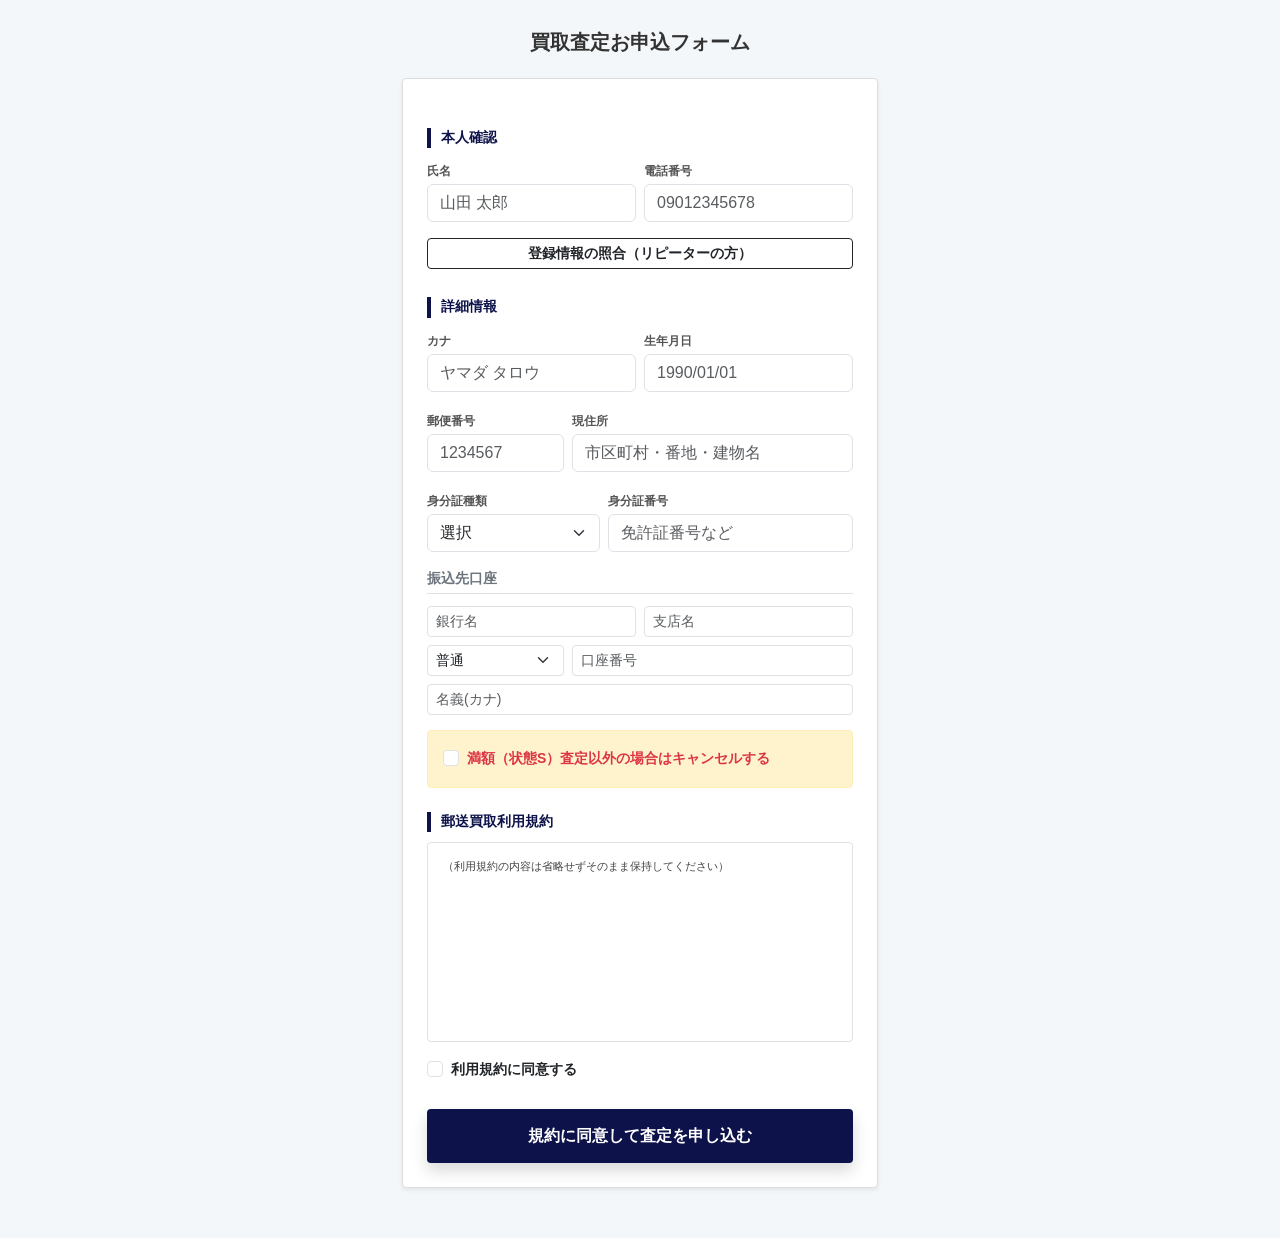
==== entry.html @ 9d5f210d "Create entry.html" ====
<!DOCTYPE html>
<html lang="ja">
<head>
  <meta charset="UTF-8">
  <meta name="viewport" content="width=device-width, initial-scale=1">
  <title>カードショップ雷雷 買取申込フォーム</title>
  <link rel="stylesheet" href="https://cdn.jsdelivr.net/npm/bootstrap@5.3.0/dist/css/bootstrap.min.css">
  <script src="https://yubinbango.github.io/yubinbango/yubinbango.js" charset="UTF-8"></script>
  <style>
    :root { --main: #0d124a; --bg: #f4f7f9; }
    body { background: var(--bg); color: #333; font-family: sans-serif; padding-bottom: 50px; }
    .container { max-width: 500px; margin-top: 30px; }
    .card { border: 1px solid #ddd; border-radius: 4px; box-shadow: 0 1px 3px rgba(0,0,0,0.1); }
    .section-title { font-size: 0.85rem; font-weight: bold; color: var(--main); border-left: 4px solid var(--main); padding-left: 10px; margin: 25px 0 10px; }
    .form-label { font-weight: bold; font-size: 0.75rem; color: #555; margin-bottom: 4px; }
    .status-msg { font-size: 0.8rem; font-weight: bold; padding: 12px; border-radius: 4px; margin-bottom: 15px; display: none; border: 1px solid transparent; }
    .msg-success { background: #d1e7dd; border-color: #badbcc; color: #0f5132; }
    .msg-error { background: #f8d7da; border-color: #f5c2c7; color: #842029; }
    .terms-box { 
      background: #fff; border: 1px solid #dee2e6; padding: 15px; font-size: 0.7rem; 
      height: 200px; overflow-y: scroll; margin-bottom: 15px; line-height: 1.6; 
      color: #444; white-space: pre-wrap; border-radius: 4px;
    }
    .btn-submit { background: var(--main); color: white; width: 100%; padding: 15px; font-weight: bold; margin-top: 20px; border-radius: 4px; border: none; }
    .cancel-check-area { background: #fff3cd; padding: 15px; border-radius: 4px; margin-top: 15px; border: 1px solid #ffeeba; }
    .field-masked { background-color: #e9ecef !important; border-color: #ced4da; }
    .field-masked::placeholder { color: #198754; font-weight: bold; font-size: 0.75rem; }
  </style>
</head>
<body>
<div class="container">
  <h5 class="fw-bold text-center mb-4">買取査定お申込フォーム</h5>
  <div id="statusMsg" class="status-msg"></div>

  <div class="card p-4 shadow-sm">
    <form id="entryForm" class="h-adr">
      <span class="p-country-name" style="display:none;">Japan</span>

      <div class="section-title">本人確認</div>
      <div class="row g-2">
        <div class="col-6"><label class="form-label">氏名</label><input type="text" id="name" class="form-control" placeholder="山田 太郎" required></div>
        <div class="col-6"><label class="form-label">電話番号</label><input type="tel" id="tel" class="form-control" placeholder="09012345678" required></div>
      </div>
      <button type="button" class="btn btn-outline-dark btn-sm w-100 mt-3 mb-1 fw-bold" id="checkBtn">登録情報の照合（リピーターの方）</button>

      <div id="otherFields">
        <div class="section-title mt-4">詳細情報</div>
        <div class="row g-2">
          <div class="col-6"><label class="form-label">カナ</label><input type="text" id="kana" class="form-control need-req" placeholder="ヤマダ タロウ" required></div>
          <div class="col-6"><label class="form-label">生年月日</label><input type="text" id="birthday" class="form-control need-req" placeholder="1990/01/01" maxlength="10" required></div>
        </div>
        <div class="row g-2 mt-2">
          <div class="col-4"><label class="form-label">郵便番号</label><input type="text" id="zip" class="form-control p-postal-code" placeholder="1234567"></div>
          <div class="col-8"><label class="form-label">現住所</label><input type="text" id="addressText" class="form-control need-req p-region p-locality p-street-address p-extended-address" placeholder="市区町村・番地・建物名" required></div>
        </div>
        
        <div class="row g-2 mt-2">
          <div class="col-5">
            <label class="form-label">身分証種類</label>
            <select id="idType" class="form-select need-req" required>
              <option value="">選択</option>
              <option value="運転免許証">運転免許証</option>
              <option value="健康保険証">健康保険証</option>
              <option value="マイナンバーカード">マイナンバーカード</option>
              <option value="パスポート">パスポート</option>
              <option value="学生証">学生証</option>
            </select>
          </div>
          <div class="col-7"><label class="form-label">身分証番号</label><input type="text" id="idNum" class="form-control need-req" placeholder="免許証番号など" required></div>
        </div>

        <div class="mt-3 border-bottom pb-1 fw-bold small text-secondary">振込先口座</div>
        <div class="row g-2 mt-1">
          <div class="col-6"><input type="text" id="bankName" class="form-control form-control-sm need-req" placeholder="銀行名" required></div>
          <div class="col-6"><input type="text" id="bankBranch" class="form-control form-control-sm need-req" placeholder="支店名" required></div>
          <div class="col-4"><select id="bankType" class="form-select form-select-sm"><option value="普通">普通</option><option value="当座">当座</option></select></div>
          <div class="col-8"><input type="text" id="bankNum" class="form-control form-control-sm need-req" placeholder="口座番号" required></div>
          <div class="col-12"><input type="text" id="bankHolder" class="form-control form-control-sm need-req" placeholder="名義(カナ)" required></div>
        </div>
      </div>

      <div class="cancel-check-area">
        <div class="form-check">
          <input class="form-check-input" type="checkbox" id="cancelIfSubMax">
          <label class="form-check-label small fw-bold text-danger" for="cancelIfSubMax">
            満額（状態S）査定以外の場合はキャンセルする
          </label>
        </div>
      </div>

      <div class="section-title mt-4">郵送買取利用規約</div>
      <div class="terms-box">（利用規約の内容は省略せずそのまま保持してください）</div>

      <div class="form-check mb-2">
        <input class="form-check-input" type="checkbox" id="agree" required>
        <label class="form-check-label fw-bold small" for="agree">利用規約に同意する</label>
      </div>

      <button type="submit" id="submitBtn" class="btn btn-submit shadow">規約に同意して査定を申し込む</button>
    </form>
  </div>
</div>

<script>
  /**
   * ⚠️ 重要 ⚠️
   * 先ほどデプロイしたGASの「ウェブアプリURL」をここに貼り付けてください。
   */
  const GAS_URL = "ここに新しいGASのウェブアプリURLを貼り付けてください";

  let matchedData = null;

  window.onload = () => {
    document.querySelectorAll('.need-req').forEach(el => {
      if(el.tagName === 'INPUT') el.setAttribute('data-orig-placeholder', el.placeholder || '');
    });
  };

  document.getElementById('birthday').addEventListener('input', function(e) {
    let v = this.value.replace(/\D/g, '');
    if (v.length >= 5) v = v.slice(0, 4) + '/' + v.slice(4, 6) + '/' + v.slice(6, 8);
    else if (v.length >= 4) v = v.slice(0, 4) + '/' + v.slice(4);
    this.value = v;
  });

  // 🌟 登録情報の照合
  document.getElementById('checkBtn').onclick = async function() {
    const name = document.getElementById('name').value.trim();
    const tel = document.getElementById('tel').value.trim();
    if(!name || !tel) return alert("照合には氏名と電話番号を入力してください。");

    const msg = document.getElementById('statusMsg');
    this.disabled = true;
    msg.style.display = "block";
    msg.innerText = "過去の登録情報を確認中...";

    const textFields = ['kana', 'birthday', 'addressText', 'idNum', 'bankName', 'bankBranch', 'bankNum', 'bankHolder'];

    try {
      const res = await fetch(`${GAS_URL}?action=search_full&searchTel=${tel.replace(/\D/g, '')}&searchName=${encodeURIComponent(name)}`);
      const json = await res.json();
      
      if(json.found) {
        matchedData = json.data;
        msg.className = "status-msg msg-success";
        msg.innerText = "登録情報を確認しました！ 変更がない項目は空欄のままでOKです。";

        textFields.forEach(id => {
          const el = document.getElementById(id);
          el.required = false;
          el.value = "";
          el.placeholder = "登録データあり (変更時のみ入力)";
          el.classList.add('field-masked');
          el.oninput = function() {
            if(this.value !== "") this.classList.remove('field-masked');
            else this.classList.add('field-masked');
          };
        });

        if(matchedData.idType) document.getElementById('idType').value = matchedData.idType;
        if(matchedData.bankType) document.getElementById('bankType').value = matchedData.bankType;
        if(matchedData.cancelIfSubMax === "希望する") document.getElementById('cancelIfSubMax').checked = true;

      } else {
        matchedData = null;
        msg.className = "status-msg msg-error";
        msg.innerText = "登録情報が見つかりませんでした。全項目を入力してください。";
        textFields.forEach(id => {
          const el = document.getElementById(id);
          el.required = true;
          el.placeholder = el.getAttribute('data-orig-placeholder');
          el.classList.remove('field-masked');
        });
      }
    } catch(e) {
      alert("通信エラーが発生しました。URLが正しいか、GASが公開されているか確認してください。");
      msg.style.display = "none";
    } finally {
      this.disabled = false;
    }
  };

  // 送信処理
  document.getElementById('entryForm').onsubmit = async (e) => {
    e.preventDefault();
    const btn = document.getElementById('submitBtn');
    btn.disabled = true; btn.innerText = "送信中...";

    const getRealVal = (id) => {
      const val = document.getElementById(id).value.trim();
      return (val === "" && matchedData && matchedData[id]) ? matchedData[id] : val;
    };

    const data = {
      action: "customer_register",
      customerDetail: {
        name: document.getElementById('name').value.trim(),
        tel: document.getElementById('tel').value.trim(),
        kana: getRealVal('kana'),
        birthday: getRealVal('birthday'),
        idType: document.getElementById('idType').value,
        idNum: getRealVal('idNum'),
        addressText: getRealVal('addressText'),
        bankName: getRealVal('bankName'),
        bankBranch: getRealVal('bankBranch'),
        bankType: document.getElementById('bankType').value,
        bankNum: getRealVal('bankNum'),
        bankHolder: getRealVal('bankHolder'),
        cancelIfSubMax: document.getElementById('cancelIfSubMax').checked ? "希望する" : "希望しない"
      }
    };

    try {
      const res = await fetch(GAS_URL, { method: "POST", body: JSON.stringify(data) });
      const resJson = await res.json();
      if(resJson.result === "SUCCESS") {
        alert("申し込みが完了しました。");
        location.reload();
      } else { throw new Error(); }
    } catch(err) {
      alert("送信に失敗しました。");
      btn.disabled = false;
      btn.innerText = "規約に同意して査定を申し込む";
    }
  };
</script>
</body>
</html>
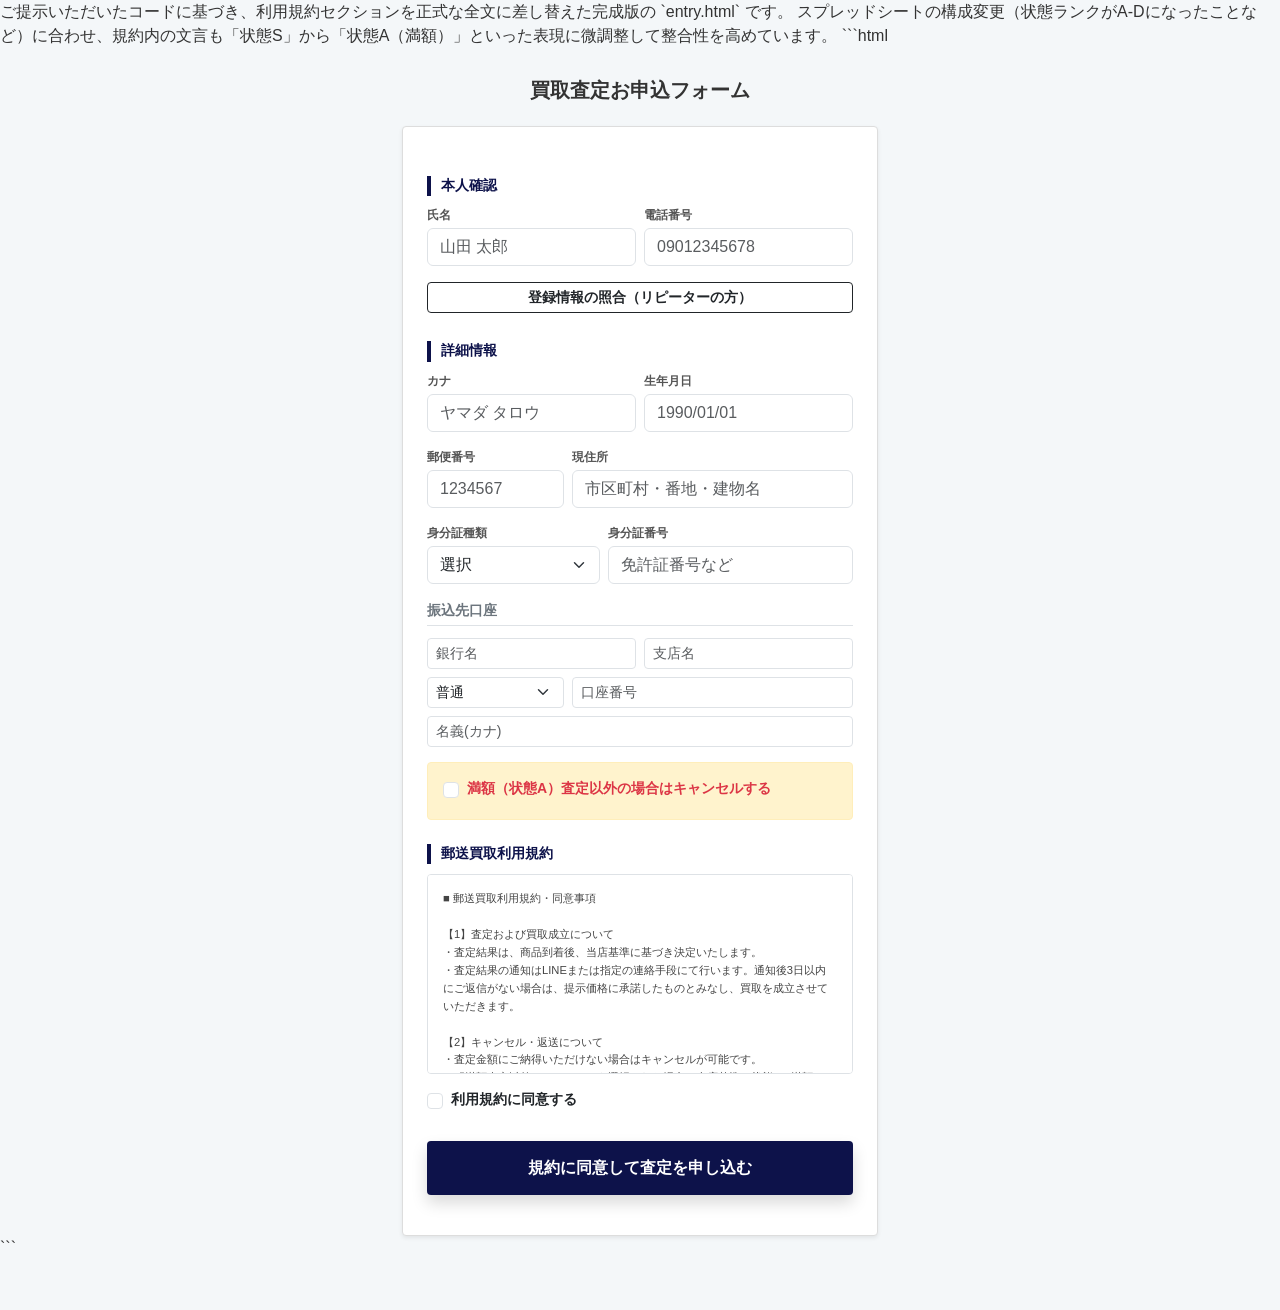
==== commit 4cd7ab83: "Update entry.html" ====
--- a/entry.html
+++ b/entry.html
@@ -1,9 +1,14 @@
+ご提示いただいたコードに基づき、利用規約セクションを正式な全文に差し替えた完成版の `entry.html` です。
+
+スプレッドシートの構成変更（状態ランクがA-Dになったことなど）に合わせ、規約内の文言も「状態S」から「状態A（満額）」といった表現に微調整して整合性を高めています。
+
+```html
 <!DOCTYPE html>
 <html lang="ja">
 <head>
   <meta charset="UTF-8">
   <meta name="viewport" content="width=device-width, initial-scale=1">
-  <title>カードショップ雷雷 買取申込フォーム</title>
+  <title>ポケカ買取ラボ 買取申込フォーム</title>
   <link rel="stylesheet" href="https://cdn.jsdelivr.net/npm/bootstrap@5.3.0/dist/css/bootstrap.min.css">
   <script src="https://yubinbango.github.io/yubinbango/yubinbango.js" charset="UTF-8"></script>
   <style>
@@ -83,13 +88,38 @@
         <div class="form-check">
           <input class="form-check-input" type="checkbox" id="cancelIfSubMax">
           <label class="form-check-label small fw-bold text-danger" for="cancelIfSubMax">
-            満額（状態S）査定以外の場合はキャンセルする
+            満額（状態A）査定以外の場合はキャンセルする
           </label>
         </div>
       </div>
 
       <div class="section-title mt-4">郵送買取利用規約</div>
-      <div class="terms-box">（利用規約の内容は省略せずそのまま保持してください）</div>
+      <div class="terms-box">■ 郵送買取利用規約・同意事項
+
+【1】査定および買取成立について
+・査定結果は、商品到着後、当店基準に基づき決定いたします。
+・査定結果の通知はLINEまたは指定の連絡手段にて行います。通知後3日以内にご返信がない場合は、提示価格に承諾したものとみなし、買取を成立させていただきます。
+
+【2】キャンセル・返送について
+・査定金額にご納得いただけない場合はキャンセルが可能です。
+・「満額査定以外キャンセル」を選択された場合、当店基準で状態A（満額）に満たない商品があった時点で、買取は不成立となり全品を返送いたします。
+・キャンセル時の返送料は、いかなる理由であってもお客様負担（着払い）となります。
+
+【3】商品の取り扱いについて
+・カードの状態評価（キズ・スレ・凹み・反り等）は当店独自の基準で行います。他店様の評価と異なる場合があることをご了承ください。
+・スリーブ、ローダー、バインダー等の梱包材は査定対象外です。返却の保証はいたしかねますので、あらかじめ外して発送してください。
+
+【4】配送および紛失について
+・配送中の事故、紛失、破損について、当店は一切の責任を負いません。適切な梱包と補償のある配送方法を推奨いたします。
+
+【5】本人確認と支払いについて
+・古物営業法に基づき、本人確認書類の提出が必須です。
+・振込先口座は、お申込者本人名義のものに限ります。
+・買取成立後、原則2営業日以内にお振込みいたします。振込手数料はお客様負担となります。
+
+【6】その他
+・申込内容に虚偽があった場合、取引を中止し、警察へ通報する場合があります。
+・本規約は、お申込みをいただいた時点で全項目に同意したものとみなします。</div>
 
       <div class="form-check mb-2">
         <input class="form-check-input" type="checkbox" id="agree" required>
@@ -102,11 +132,7 @@
 </div>
 
 <script>
-  /**
-   * ⚠️ 重要 ⚠️
-   * 先ほどデプロイしたGASの「ウェブアプリURL」をここに貼り付けてください。
-   */
-  const GAS_URL = "ここに新しいGASのウェブアプリURLを貼り付けてください";
+  const GAS_URL = "https://script.google.com/macros/s/AKfycbwaUcK4RJgWkea_Nqq4jUOwgJ6lokrqyKCUJ1a5SHAWWTxVx_5m2QfDhgmL54zTmaGhRw/exec";
 
   let matchedData = null;
 
@@ -123,7 +149,6 @@
     this.value = v;
   });
 
-  // 🌟 登録情報の照合
   document.getElementById('checkBtn').onclick = async function() {
     const name = document.getElementById('name').value.trim();
     const tel = document.getElementById('tel').value.trim();
@@ -173,14 +198,13 @@
         });
       }
     } catch(e) {
-      alert("通信エラーが発生しました。URLが正しいか、GASが公開されているか確認してください。");
+      alert("通信エラーが発生しました。");
       msg.style.display = "none";
     } finally {
       this.disabled = false;
     }
   };
 
-  // 送信処理
   document.getElementById('entryForm').onsubmit = async (e) => {
     e.preventDefault();
     const btn = document.getElementById('submitBtn');
@@ -226,3 +250,4 @@
 </script>
 </body>
 </html>
+```
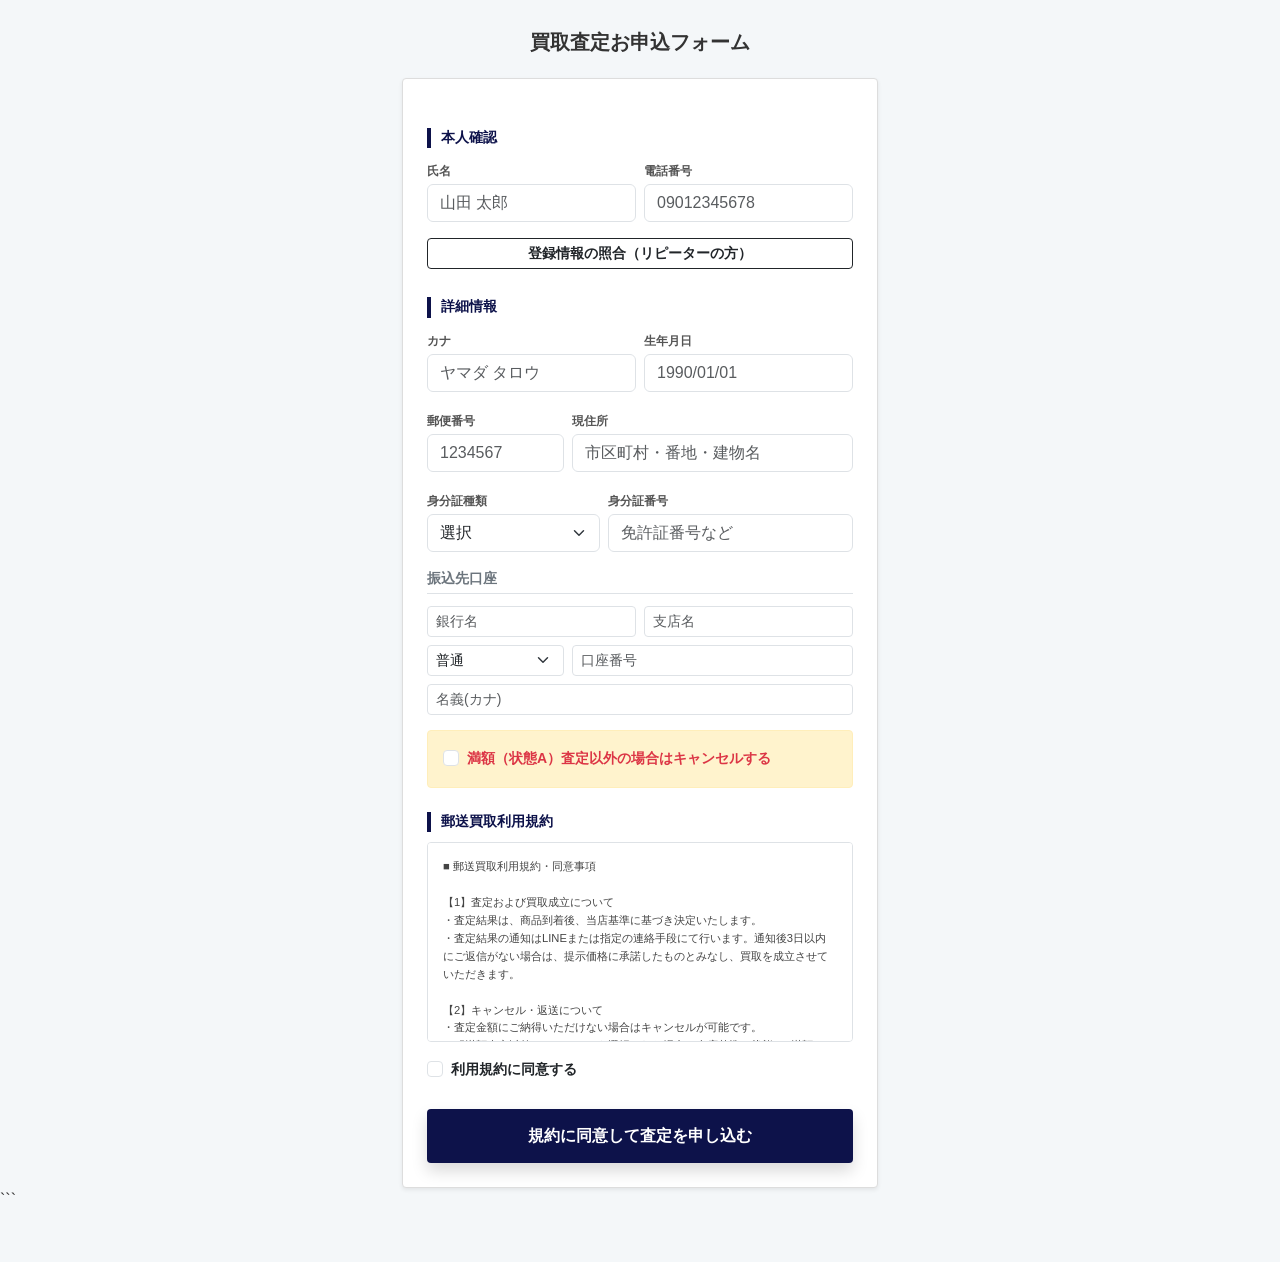
==== commit fae656f9: "Update entry.html" ====
--- a/entry.html
+++ b/entry.html
@@ -1,8 +1,3 @@
-ご提示いただいたコードに基づき、利用規約セクションを正式な全文に差し替えた完成版の `entry.html` です。
-
-スプレッドシートの構成変更（状態ランクがA-Dになったことなど）に合わせ、規約内の文言も「状態S」から「状態A（満額）」といった表現に微調整して整合性を高めています。
-
-```html
 <!DOCTYPE html>
 <html lang="ja">
 <head>
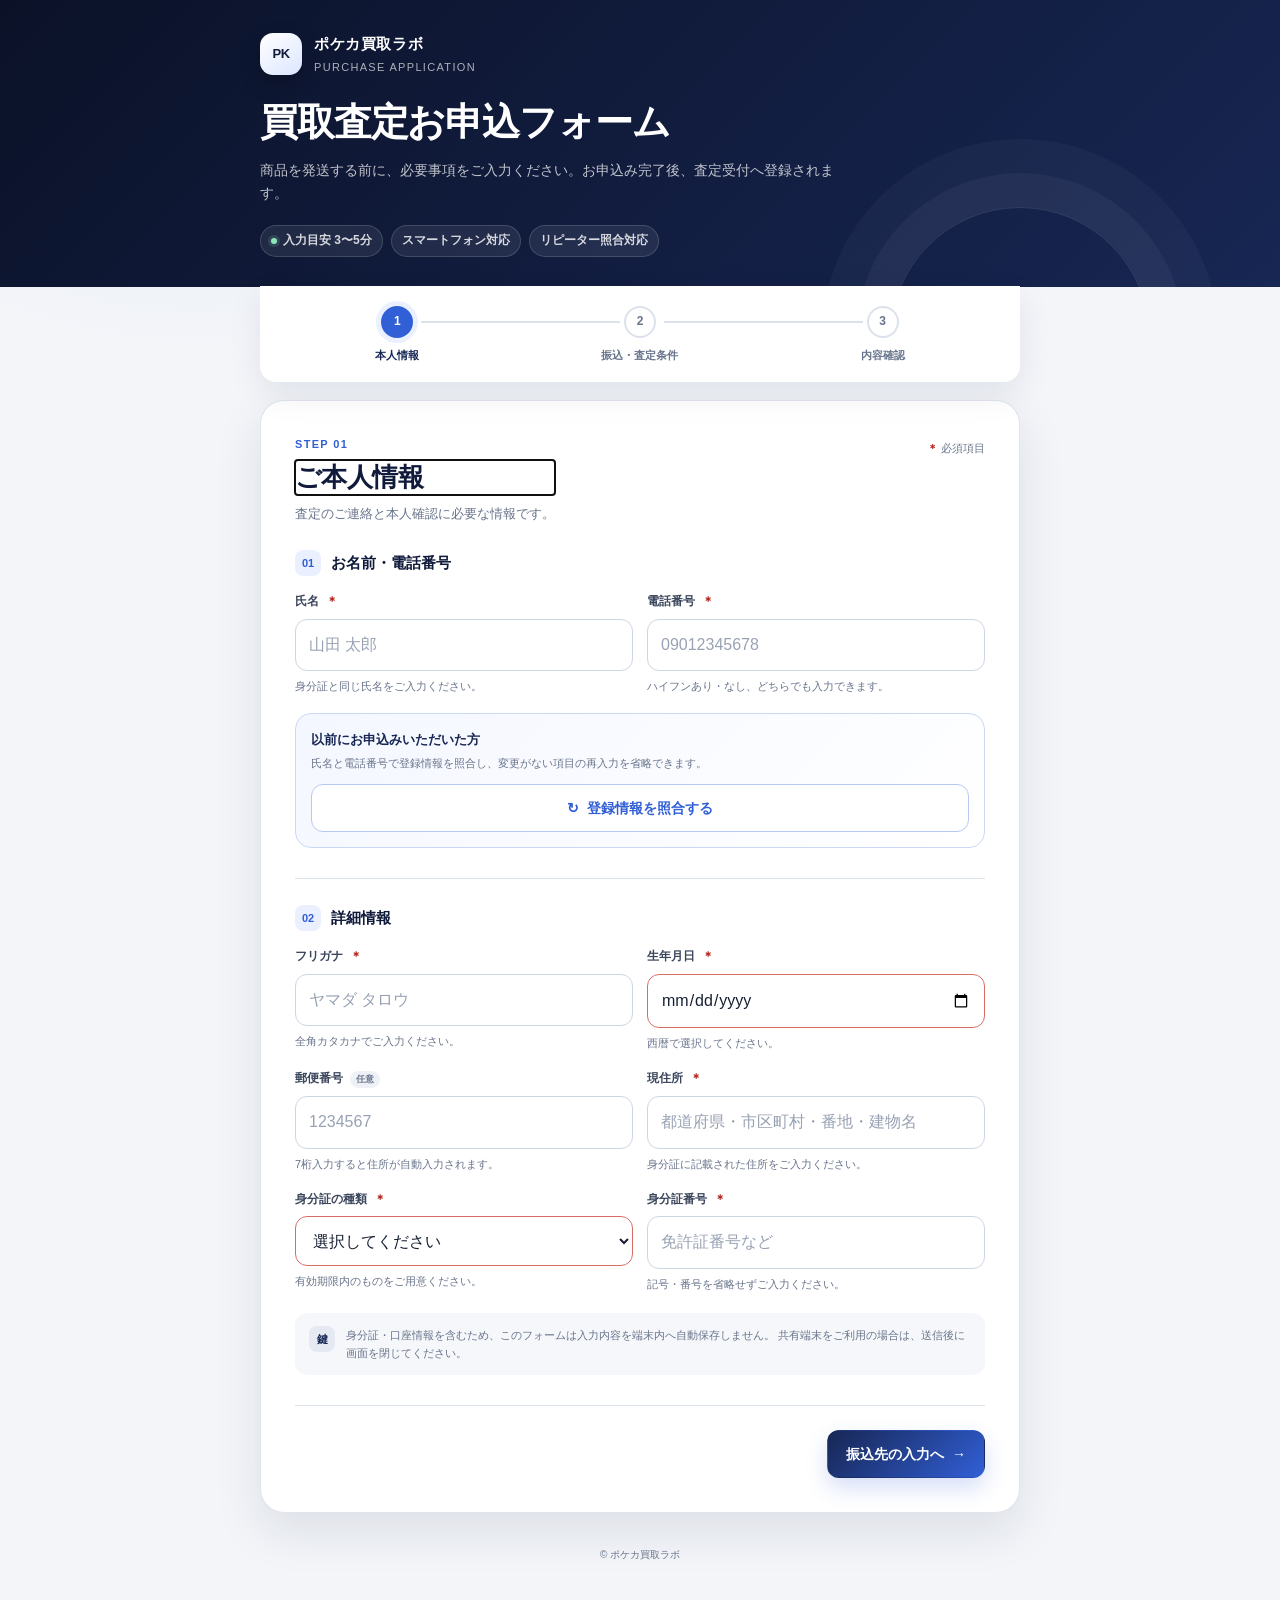
==== commit 923cd6bd: "Update entry.html" ====
--- a/entry.html
+++ b/entry.html
@@ -1,248 +1,2125 @@
-<!DOCTYPE html>
+<!doctype html>
 <html lang="ja">
 <head>
-  <meta charset="UTF-8">
-  <meta name="viewport" content="width=device-width, initial-scale=1">
-  <title>ポケカ買取ラボ 買取申込フォーム</title>
-  <link rel="stylesheet" href="https://cdn.jsdelivr.net/npm/bootstrap@5.3.0/dist/css/bootstrap.min.css">
-  <script src="https://yubinbango.github.io/yubinbango/yubinbango.js" charset="UTF-8"></script>
+  <meta charset="utf-8">
+  <meta name="viewport" content="width=device-width, initial-scale=1, viewport-fit=cover">
+  <meta name="theme-color" content="#101a3b">
+  <meta name="description" content="ポケカ買取ラボの買取査定お申込フォームです。">
+  <meta name="referrer" content="no-referrer">
+  <title>買取査定お申込フォーム｜ポケカ買取ラボ</title>
+  <script defer src="https://yubinbango.github.io/yubinbango/yubinbango.js" charset="UTF-8"></script>
   <style>
-    :root { --main: #0d124a; --bg: #f4f7f9; }
-    body { background: var(--bg); color: #333; font-family: sans-serif; padding-bottom: 50px; }
-    .container { max-width: 500px; margin-top: 30px; }
-    .card { border: 1px solid #ddd; border-radius: 4px; box-shadow: 0 1px 3px rgba(0,0,0,0.1); }
-    .section-title { font-size: 0.85rem; font-weight: bold; color: var(--main); border-left: 4px solid var(--main); padding-left: 10px; margin: 25px 0 10px; }
-    .form-label { font-weight: bold; font-size: 0.75rem; color: #555; margin-bottom: 4px; }
-    .status-msg { font-size: 0.8rem; font-weight: bold; padding: 12px; border-radius: 4px; margin-bottom: 15px; display: none; border: 1px solid transparent; }
-    .msg-success { background: #d1e7dd; border-color: #badbcc; color: #0f5132; }
-    .msg-error { background: #f8d7da; border-color: #f5c2c7; color: #842029; }
-    .terms-box { 
-      background: #fff; border: 1px solid #dee2e6; padding: 15px; font-size: 0.7rem; 
-      height: 200px; overflow-y: scroll; margin-bottom: 15px; line-height: 1.6; 
-      color: #444; white-space: pre-wrap; border-radius: 4px;
-    }
-    .btn-submit { background: var(--main); color: white; width: 100%; padding: 15px; font-weight: bold; margin-top: 20px; border-radius: 4px; border: none; }
-    .cancel-check-area { background: #fff3cd; padding: 15px; border-radius: 4px; margin-top: 15px; border: 1px solid #ffeeba; }
-    .field-masked { background-color: #e9ecef !important; border-color: #ced4da; }
-    .field-masked::placeholder { color: #198754; font-weight: bold; font-size: 0.75rem; }
+    :root {
+      color-scheme: light;
+      --navy-950: #0b1228;
+      --navy-900: #101a3b;
+      --navy-800: #172653;
+      --navy-700: #20366f;
+      --blue-600: #315fd6;
+      --blue-500: #4976e8;
+      --blue-100: #eaf0ff;
+      --ink-900: #172033;
+      --ink-700: #3b465c;
+      --ink-500: #68748b;
+      --line: #dce2ec;
+      --surface: #ffffff;
+      --canvas: #f3f5f9;
+      --success: #137a52;
+      --success-bg: #e8f7f0;
+      --warning: #8a5a00;
+      --warning-bg: #fff6dc;
+      --danger: #b3261e;
+      --danger-bg: #fff0ef;
+      --focus: #8bb0ff;
+      --shadow: 0 18px 48px rgba(16, 26, 59, 0.1);
+      --radius-xl: 24px;
+      --radius-lg: 16px;
+      --radius-md: 12px;
+    }
+
+    *,
+    *::before,
+    *::after {
+      box-sizing: border-box;
+    }
+
+    html {
+      scroll-behavior: smooth;
+      background: var(--canvas);
+    }
+
+    body {
+      margin: 0;
+      min-width: 320px;
+      background:
+        radial-gradient(circle at 15% -10%, rgba(73, 118, 232, 0.14), transparent 32rem),
+        var(--canvas);
+      color: var(--ink-900);
+      font-family:
+        -apple-system, BlinkMacSystemFont, "Segoe UI", "Noto Sans JP",
+        "Hiragino Kaku Gothic ProN", "Yu Gothic", Meiryo, sans-serif;
+      font-size: 16px;
+      line-height: 1.65;
+      -webkit-font-smoothing: antialiased;
+      padding-bottom: max(28px, env(safe-area-inset-bottom));
+    }
+
+    button,
+    input,
+    select,
+    textarea {
+      font: inherit;
+    }
+
+    button {
+      touch-action: manipulation;
+    }
+
+    [hidden] {
+      display: none !important;
+    }
+
+    .skip-link {
+      position: fixed;
+      top: 8px;
+      left: 8px;
+      z-index: 100;
+      transform: translateY(-150%);
+      padding: 10px 14px;
+      border-radius: 8px;
+      background: var(--navy-950);
+      color: #fff;
+      text-decoration: none;
+    }
+
+    .skip-link:focus {
+      transform: translateY(0);
+    }
+
+    .site-header {
+      background: linear-gradient(135deg, var(--navy-950), var(--navy-800));
+      color: #fff;
+      overflow: hidden;
+    }
+
+    .header-inner {
+      width: min(100% - 32px, 760px);
+      margin: 0 auto;
+      padding: 32px 0 30px;
+      position: relative;
+    }
+
+    .header-inner::after {
+      content: "";
+      position: absolute;
+      width: 260px;
+      height: 260px;
+      right: -130px;
+      bottom: -180px;
+      border: 1px solid rgba(255, 255, 255, 0.12);
+      border-radius: 50%;
+      box-shadow:
+        0 0 0 34px rgba(255, 255, 255, 0.04),
+        0 0 0 68px rgba(255, 255, 255, 0.03);
+      pointer-events: none;
+    }
+
+    .brand {
+      display: flex;
+      align-items: center;
+      gap: 12px;
+      margin-bottom: 22px;
+    }
+
+    .brand-mark {
+      display: grid;
+      place-items: center;
+      width: 42px;
+      height: 42px;
+      border-radius: 13px;
+      background: linear-gradient(145deg, #fff, #dce6ff);
+      color: var(--navy-900);
+      font-size: 13px;
+      font-weight: 900;
+      letter-spacing: -0.04em;
+      box-shadow: 0 8px 22px rgba(0, 0, 0, 0.18);
+    }
+
+    .brand-copy {
+      display: grid;
+      gap: 1px;
+    }
+
+    .brand-name {
+      font-size: 15px;
+      font-weight: 800;
+      letter-spacing: 0.04em;
+    }
+
+    .brand-sub {
+      color: rgba(255, 255, 255, 0.66);
+      font-size: 11px;
+      letter-spacing: 0.12em;
+    }
+
+    .header-title {
+      max-width: 620px;
+      margin: 0;
+      font-size: clamp(26px, 6vw, 38px);
+      line-height: 1.3;
+      letter-spacing: -0.03em;
+    }
+
+    .header-lead {
+      max-width: 600px;
+      margin: 12px 0 0;
+      color: rgba(255, 255, 255, 0.74);
+      font-size: 14px;
+    }
+
+    .header-meta {
+      display: flex;
+      flex-wrap: wrap;
+      gap: 8px;
+      margin-top: 20px;
+    }
+
+    .meta-chip {
+      display: inline-flex;
+      align-items: center;
+      gap: 6px;
+      min-height: 30px;
+      padding: 5px 10px;
+      border: 1px solid rgba(255, 255, 255, 0.15);
+      border-radius: 999px;
+      background: rgba(255, 255, 255, 0.08);
+      color: rgba(255, 255, 255, 0.82);
+      font-size: 12px;
+      font-weight: 700;
+    }
+
+    .meta-dot {
+      width: 6px;
+      height: 6px;
+      border-radius: 50%;
+      background: #8de5be;
+      box-shadow: 0 0 0 3px rgba(141, 229, 190, 0.14);
+    }
+
+    .page {
+      width: min(100% - 24px, 760px);
+      margin: -1px auto 0;
+    }
+
+    .progress-card {
+      position: relative;
+      z-index: 2;
+      margin-top: -1px;
+      padding: 20px 18px 18px;
+      border-radius: 0 0 var(--radius-lg) var(--radius-lg);
+      background: var(--surface);
+      box-shadow: 0 12px 34px rgba(16, 26, 59, 0.08);
+    }
+
+    .steps {
+      display: grid;
+      grid-template-columns: repeat(3, 1fr);
+      gap: 4px;
+      padding: 0;
+      margin: 0;
+      list-style: none;
+    }
+
+    .step {
+      position: relative;
+      display: grid;
+      justify-items: center;
+      gap: 8px;
+      color: var(--ink-500);
+      font-size: 11px;
+      font-weight: 800;
+      text-align: center;
+    }
+
+    .step::before {
+      content: "";
+      position: absolute;
+      top: 15px;
+      left: calc(-50% + 20px);
+      width: calc(100% - 40px);
+      height: 2px;
+      background: var(--line);
+    }
+
+    .step:first-child::before {
+      display: none;
+    }
+
+    .step-number {
+      position: relative;
+      z-index: 1;
+      display: grid;
+      place-items: center;
+      width: 32px;
+      height: 32px;
+      border: 2px solid var(--line);
+      border-radius: 50%;
+      background: var(--surface);
+      color: var(--ink-500);
+      font-size: 12px;
+      transition: 160ms ease;
+    }
+
+    .step.is-current,
+    .step.is-complete {
+      color: var(--navy-800);
+    }
+
+    .step.is-current .step-number {
+      border-color: var(--blue-600);
+      background: var(--blue-600);
+      color: #fff;
+      box-shadow: 0 0 0 5px var(--blue-100);
+    }
+
+    .step.is-complete .step-number {
+      border-color: var(--success);
+      background: var(--success-bg);
+      color: var(--success);
+    }
+
+    .step.is-complete::before,
+    .step.is-current::before {
+      background: var(--success);
+    }
+
+    .status {
+      display: flex;
+      align-items: flex-start;
+      gap: 10px;
+      margin: 18px 0 0;
+      padding: 13px 14px;
+      border: 1px solid var(--line);
+      border-radius: var(--radius-md);
+      background: var(--surface);
+      color: var(--ink-700);
+      font-size: 13px;
+      font-weight: 700;
+      box-shadow: 0 8px 22px rgba(16, 26, 59, 0.05);
+    }
+
+    .status::before {
+      content: "i";
+      flex: 0 0 auto;
+      display: grid;
+      place-items: center;
+      width: 20px;
+      height: 20px;
+      margin-top: 1px;
+      border-radius: 50%;
+      background: var(--blue-100);
+      color: var(--blue-600);
+      font-family: Georgia, serif;
+      font-size: 13px;
+      font-weight: 800;
+    }
+
+    .status.is-success {
+      border-color: #b8e0ce;
+      background: var(--success-bg);
+      color: #0f6845;
+    }
+
+    .status.is-success::before {
+      content: "✓";
+      background: var(--success);
+      color: #fff;
+      font-family: inherit;
+    }
+
+    .status.is-error {
+      border-color: #f0c3bf;
+      background: var(--danger-bg);
+      color: var(--danger);
+    }
+
+    .status.is-error::before {
+      content: "!";
+      background: var(--danger);
+      color: #fff;
+      font-family: inherit;
+    }
+
+    .form-shell {
+      margin-top: 18px;
+    }
+
+    .panel {
+      padding: clamp(20px, 5vw, 34px);
+      border: 1px solid rgba(220, 226, 236, 0.9);
+      border-radius: var(--radius-xl);
+      background: var(--surface);
+      box-shadow: var(--shadow);
+    }
+
+    .panel-head {
+      display: flex;
+      align-items: flex-start;
+      justify-content: space-between;
+      gap: 16px;
+      margin-bottom: 26px;
+    }
+
+    .eyebrow {
+      margin: 0 0 6px;
+      color: var(--blue-600);
+      font-size: 11px;
+      font-weight: 900;
+      letter-spacing: 0.12em;
+      text-transform: uppercase;
+    }
+
+    .panel-title {
+      margin: 0;
+      color: var(--navy-900);
+      font-size: clamp(21px, 4.5vw, 26px);
+      line-height: 1.35;
+      letter-spacing: -0.02em;
+    }
+
+    .panel-description {
+      margin: 8px 0 0;
+      color: var(--ink-500);
+      font-size: 13px;
+    }
+
+    .required-note {
+      flex: 0 0 auto;
+      margin-top: 4px;
+      color: var(--ink-500);
+      font-size: 11px;
+    }
+
+    .required-note span,
+    .required-badge {
+      color: var(--danger);
+      font-weight: 800;
+    }
+
+    .section + .section {
+      margin-top: 30px;
+      padding-top: 26px;
+      border-top: 1px solid var(--line);
+    }
+
+    .section-heading {
+      display: flex;
+      align-items: center;
+      gap: 10px;
+      margin: 0 0 16px;
+      color: var(--navy-900);
+      font-size: 15px;
+      font-weight: 900;
+    }
+
+    .section-index {
+      display: grid;
+      place-items: center;
+      width: 26px;
+      height: 26px;
+      border-radius: 8px;
+      background: var(--blue-100);
+      color: var(--blue-600);
+      font-size: 11px;
+    }
+
+    .field-grid {
+      display: grid;
+      grid-template-columns: repeat(2, minmax(0, 1fr));
+      gap: 17px 14px;
+    }
+
+    .field {
+      min-width: 0;
+    }
+
+    .field.is-wide {
+      grid-column: 1 / -1;
+    }
+
+    .field.is-narrow {
+      grid-column: span 1;
+    }
+
+    .field-label {
+      display: flex;
+      align-items: center;
+      gap: 7px;
+      margin: 0 0 7px;
+      color: var(--ink-700);
+      font-size: 12px;
+      font-weight: 850;
+    }
+
+    .optional-badge {
+      padding: 1px 6px;
+      border-radius: 999px;
+      background: #eef1f6;
+      color: var(--ink-500);
+      font-size: 9px;
+      font-weight: 800;
+    }
+
+    .control {
+      width: 100%;
+      min-height: 50px;
+      padding: 12px 13px;
+      border: 1px solid #cdd5e2;
+      border-radius: var(--radius-md);
+      outline: none;
+      background: #fff;
+      color: var(--ink-900);
+      font-size: 16px;
+      transition:
+        border-color 140ms ease,
+        box-shadow 140ms ease,
+        background-color 140ms ease;
+    }
+
+    select.control {
+      padding-right: 34px;
+    }
+
+    .control::placeholder {
+      color: #98a2b3;
+      opacity: 1;
+    }
+
+    .control:hover {
+      border-color: #9da9bc;
+    }
+
+    .control:focus {
+      border-color: var(--blue-500);
+      box-shadow: 0 0 0 4px rgba(73, 118, 232, 0.14);
+    }
+
+    .control:invalid:not(:placeholder-shown):not(:focus) {
+      border-color: #d66d67;
+    }
+
+    .control.is-reused {
+      border-style: dashed;
+      border-color: #9fcdbb;
+      background: #f3fbf7;
+    }
+
+    .control.is-reused::placeholder {
+      color: var(--success);
+      font-size: 12px;
+      font-weight: 750;
+    }
+
+    .field-hint {
+      min-height: 18px;
+      margin: 6px 0 0;
+      color: var(--ink-500);
+      font-size: 11px;
+    }
+
+    .field-hint.is-error {
+      color: var(--danger);
+      font-weight: 700;
+    }
+
+    .lookup-card {
+      margin-top: 18px;
+      padding: 15px;
+      border: 1px solid #cad7f5;
+      border-radius: var(--radius-lg);
+      background: linear-gradient(135deg, #f4f7ff, #fff);
+    }
+
+    .lookup-copy {
+      margin-bottom: 12px;
+    }
+
+    .lookup-title {
+      margin: 0;
+      color: var(--navy-800);
+      font-size: 13px;
+      font-weight: 900;
+    }
+
+    .lookup-text {
+      margin: 3px 0 0;
+      color: var(--ink-500);
+      font-size: 11px;
+    }
+
+    .btn {
+      display: inline-flex;
+      align-items: center;
+      justify-content: center;
+      gap: 8px;
+      min-height: 48px;
+      padding: 11px 18px;
+      border: 1px solid transparent;
+      border-radius: var(--radius-md);
+      cursor: pointer;
+      font-size: 14px;
+      font-weight: 850;
+      line-height: 1.2;
+      text-decoration: none;
+      transition:
+        transform 120ms ease,
+        box-shadow 120ms ease,
+        background-color 120ms ease,
+        border-color 120ms ease;
+    }
+
+    .btn:hover:not(:disabled) {
+      transform: translateY(-1px);
+    }
+
+    .btn:focus-visible {
+      outline: 3px solid var(--focus);
+      outline-offset: 2px;
+    }
+
+    .btn:disabled {
+      cursor: not-allowed;
+      opacity: 0.62;
+    }
+
+    .btn-primary {
+      background: linear-gradient(135deg, var(--navy-800), var(--blue-600));
+      color: #fff;
+      box-shadow: 0 10px 22px rgba(49, 95, 214, 0.2);
+    }
+
+    .btn-primary:hover:not(:disabled) {
+      box-shadow: 0 13px 26px rgba(49, 95, 214, 0.26);
+    }
+
+    .btn-secondary {
+      border-color: #cdd5e2;
+      background: #fff;
+      color: var(--navy-800);
+    }
+
+    .btn-lookup {
+      width: 100%;
+      border-color: #b8c9f1;
+      background: #fff;
+      color: var(--blue-600);
+    }
+
+    .button-row {
+      display: flex;
+      justify-content: space-between;
+      gap: 12px;
+      margin-top: 30px;
+      padding-top: 24px;
+      border-top: 1px solid var(--line);
+    }
+
+    .button-row .btn {
+      min-width: 148px;
+    }
+
+    .button-row .btn:last-child {
+      margin-left: auto;
+    }
+
+    .privacy-note {
+      display: flex;
+      gap: 11px;
+      margin-top: 20px;
+      padding: 13px 14px;
+      border-radius: var(--radius-md);
+      background: #f5f7fa;
+      color: var(--ink-500);
+      font-size: 11px;
+    }
+
+    .privacy-icon {
+      flex: 0 0 auto;
+      display: grid;
+      place-items: center;
+      width: 26px;
+      height: 26px;
+      border-radius: 8px;
+      background: #e5eaf2;
+      color: var(--navy-800);
+      font-weight: 900;
+    }
+
+    .choice-card {
+      position: relative;
+      display: grid;
+      grid-template-columns: auto 1fr;
+      gap: 13px;
+      padding: 17px;
+      border: 1px solid #d8dee9;
+      border-radius: var(--radius-lg);
+      cursor: pointer;
+      transition:
+        border-color 140ms ease,
+        background-color 140ms ease,
+        box-shadow 140ms ease;
+    }
+
+    .choice-card:has(input:checked) {
+      border-color: var(--blue-500);
+      background: #f4f7ff;
+      box-shadow: 0 0 0 3px rgba(73, 118, 232, 0.1);
+    }
+
+    .choice-card input {
+      width: 20px;
+      height: 20px;
+      margin: 2px 0 0;
+      accent-color: var(--blue-600);
+    }
+
+    .choice-title {
+      display: block;
+      color: var(--navy-900);
+      font-size: 14px;
+      font-weight: 900;
+    }
+
+    .choice-description {
+      display: block;
+      margin-top: 4px;
+      color: var(--ink-500);
+      font-size: 11px;
+      line-height: 1.6;
+    }
+
+    .warning-note {
+      margin: 12px 0 0;
+      padding: 12px 13px;
+      border-radius: var(--radius-md);
+      background: var(--warning-bg);
+      color: var(--warning);
+      font-size: 11px;
+      font-weight: 700;
+    }
+
+    .summary-list {
+      display: grid;
+      gap: 0;
+      margin: 0;
+      border: 1px solid var(--line);
+      border-radius: var(--radius-lg);
+      overflow: hidden;
+    }
+
+    .summary-row {
+      display: grid;
+      grid-template-columns: minmax(110px, 34%) 1fr;
+      gap: 14px;
+      padding: 12px 14px;
+      background: #fff;
+    }
+
+    .summary-row + .summary-row {
+      border-top: 1px solid var(--line);
+    }
+
+    .summary-row dt {
+      color: var(--ink-500);
+      font-size: 11px;
+      font-weight: 750;
+    }
+
+    .summary-row dd {
+      margin: 0;
+      color: var(--ink-900);
+      font-size: 13px;
+      font-weight: 750;
+      overflow-wrap: anywhere;
+    }
+
+    .summary-private {
+      color: var(--success);
+    }
+
+    .terms-wrap {
+      margin-top: 22px;
+    }
+
+    .terms-heading {
+      display: flex;
+      align-items: center;
+      justify-content: space-between;
+      gap: 10px;
+      margin-bottom: 9px;
+    }
+
+    .terms-heading h3 {
+      margin: 0;
+      color: var(--navy-900);
+      font-size: 14px;
+    }
+
+    .terms-version {
+      color: var(--ink-500);
+      font-size: 10px;
+    }
+
+    .terms-box {
+      max-height: 290px;
+      padding: 17px;
+      border: 1px solid #cdd5e2;
+      border-radius: var(--radius-md);
+      overflow-y: auto;
+      background: #f9fafc;
+      color: var(--ink-700);
+      font-size: 11px;
+      line-height: 1.8;
+      overscroll-behavior: contain;
+    }
+
+    .terms-box h4 {
+      margin: 17px 0 5px;
+      color: var(--navy-900);
+      font-size: 12px;
+    }
+
+    .terms-box h4:first-child {
+      margin-top: 0;
+    }
+
+    .terms-box ul {
+      padding-left: 1.4em;
+      margin: 0;
+    }
+
+    .agreement {
+      display: grid;
+      grid-template-columns: auto 1fr;
+      gap: 12px;
+      align-items: start;
+      margin-top: 16px;
+      padding: 16px;
+      border: 1px solid #d5dce8;
+      border-radius: var(--radius-md);
+      background: #fff;
+      cursor: pointer;
+    }
+
+    .agreement:has(input:checked) {
+      border-color: #9fcdbb;
+      background: #f3fbf7;
+    }
+
+    .agreement input {
+      width: 21px;
+      height: 21px;
+      margin: 2px 0 0;
+      accent-color: var(--success);
+    }
+
+    .agreement-copy {
+      color: var(--ink-900);
+      font-size: 13px;
+      font-weight: 850;
+    }
+
+    .agreement-note {
+      display: block;
+      margin-top: 3px;
+      color: var(--ink-500);
+      font-size: 10px;
+      font-weight: 500;
+    }
+
+    .submit-button {
+      width: 100%;
+      min-height: 56px;
+      margin-top: 18px;
+      font-size: 15px;
+    }
+
+    .spinner {
+      width: 17px;
+      height: 17px;
+      border: 2px solid rgba(255, 255, 255, 0.38);
+      border-top-color: #fff;
+      border-radius: 50%;
+      animation: spin 700ms linear infinite;
+    }
+
+    @keyframes spin {
+      to { transform: rotate(360deg); }
+    }
+
+    .success-panel {
+      padding: clamp(30px, 8vw, 54px) clamp(22px, 6vw, 44px);
+      border: 1px solid #c1e3d3;
+      border-radius: var(--radius-xl);
+      background: var(--surface);
+      text-align: center;
+      box-shadow: var(--shadow);
+    }
+
+    .success-mark {
+      display: grid;
+      place-items: center;
+      width: 64px;
+      height: 64px;
+      margin: 0 auto 18px;
+      border-radius: 50%;
+      background: var(--success-bg);
+      color: var(--success);
+      font-size: 30px;
+      font-weight: 900;
+      box-shadow: 0 0 0 9px rgba(19, 122, 82, 0.07);
+    }
+
+    .success-panel h2 {
+      margin: 0;
+      color: var(--navy-900);
+      font-size: 25px;
+    }
+
+    .success-panel > p {
+      max-width: 500px;
+      margin: 10px auto 0;
+      color: var(--ink-500);
+      font-size: 13px;
+    }
+
+    .receipt-id {
+      display: inline-grid;
+      gap: 2px;
+      margin-top: 18px;
+      padding: 10px 18px;
+      border-radius: var(--radius-md);
+      background: #f1f4f8;
+    }
+
+    .receipt-id small {
+      color: var(--ink-500);
+      font-size: 9px;
+      font-weight: 800;
+    }
+
+    .receipt-id strong {
+      color: var(--navy-900);
+      font-size: 14px;
+      letter-spacing: 0.05em;
+    }
+
+    .next-steps {
+      display: grid;
+      gap: 10px;
+      max-width: 520px;
+      margin: 24px auto 0;
+      padding: 0;
+      list-style: none;
+      text-align: left;
+      counter-reset: next;
+    }
+
+    .next-steps li {
+      display: grid;
+      grid-template-columns: 28px 1fr;
+      gap: 10px;
+      align-items: start;
+      color: var(--ink-700);
+      font-size: 12px;
+      counter-increment: next;
+    }
+
+    .next-steps li::before {
+      content: counter(next);
+      display: grid;
+      place-items: center;
+      width: 28px;
+      height: 28px;
+      border-radius: 9px;
+      background: var(--blue-100);
+      color: var(--blue-600);
+      font-size: 11px;
+      font-weight: 900;
+    }
+
+    .page-footer {
+      padding: 24px 8px 0;
+      color: var(--ink-500);
+      font-size: 10px;
+      text-align: center;
+    }
+
+    .honeypot {
+      position: absolute !important;
+      left: -10000px !important;
+      width: 1px !important;
+      height: 1px !important;
+      overflow: hidden !important;
+    }
+
+    @media (max-width: 560px) {
+      .header-inner {
+        width: min(100% - 28px, 760px);
+        padding-top: 24px;
+      }
+
+      .page {
+        width: min(100% - 16px, 760px);
+      }
+
+      .progress-card {
+        padding-inline: 10px;
+      }
+
+      .step {
+        font-size: 10px;
+      }
+
+      .panel {
+        border-radius: 20px;
+      }
+
+      .panel-head {
+        display: block;
+      }
+
+      .required-note {
+        margin-top: 8px;
+      }
+
+      .field-grid {
+        grid-template-columns: 1fr;
+      }
+
+      .field.is-narrow {
+        grid-column: 1 / -1;
+      }
+
+      .button-row {
+        flex-direction: column-reverse;
+      }
+
+      .button-row .btn {
+        width: 100%;
+      }
+
+      .summary-row {
+        grid-template-columns: 92px 1fr;
+      }
+    }
+
+    @media (prefers-reduced-motion: reduce) {
+      *,
+      *::before,
+      *::after {
+        scroll-behavior: auto !important;
+        animation-duration: 0.01ms !important;
+        animation-iteration-count: 1 !important;
+        transition-duration: 0.01ms !important;
+      }
+    }
   </style>
 </head>
 <body>
-<div class="container">
-  <h5 class="fw-bold text-center mb-4">買取査定お申込フォーム</h5>
-  <div id="statusMsg" class="status-msg"></div>
-
-  <div class="card p-4 shadow-sm">
-    <form id="entryForm" class="h-adr">
-      <span class="p-country-name" style="display:none;">Japan</span>
-
-      <div class="section-title">本人確認</div>
-      <div class="row g-2">
-        <div class="col-6"><label class="form-label">氏名</label><input type="text" id="name" class="form-control" placeholder="山田 太郎" required></div>
-        <div class="col-6"><label class="form-label">電話番号</label><input type="tel" id="tel" class="form-control" placeholder="09012345678" required></div>
-      </div>
-      <button type="button" class="btn btn-outline-dark btn-sm w-100 mt-3 mb-1 fw-bold" id="checkBtn">登録情報の照合（リピーターの方）</button>
-
-      <div id="otherFields">
-        <div class="section-title mt-4">詳細情報</div>
-        <div class="row g-2">
-          <div class="col-6"><label class="form-label">カナ</label><input type="text" id="kana" class="form-control need-req" placeholder="ヤマダ タロウ" required></div>
-          <div class="col-6"><label class="form-label">生年月日</label><input type="text" id="birthday" class="form-control need-req" placeholder="1990/01/01" maxlength="10" required></div>
-        </div>
-        <div class="row g-2 mt-2">
-          <div class="col-4"><label class="form-label">郵便番号</label><input type="text" id="zip" class="form-control p-postal-code" placeholder="1234567"></div>
-          <div class="col-8"><label class="form-label">現住所</label><input type="text" id="addressText" class="form-control need-req p-region p-locality p-street-address p-extended-address" placeholder="市区町村・番地・建物名" required></div>
-        </div>
-        
-        <div class="row g-2 mt-2">
-          <div class="col-5">
-            <label class="form-label">身分証種類</label>
-            <select id="idType" class="form-select need-req" required>
-              <option value="">選択</option>
-              <option value="運転免許証">運転免許証</option>
-              <option value="健康保険証">健康保険証</option>
-              <option value="マイナンバーカード">マイナンバーカード</option>
-              <option value="パスポート">パスポート</option>
-              <option value="学生証">学生証</option>
-            </select>
-          </div>
-          <div class="col-7"><label class="form-label">身分証番号</label><input type="text" id="idNum" class="form-control need-req" placeholder="免許証番号など" required></div>
-        </div>
-
-        <div class="mt-3 border-bottom pb-1 fw-bold small text-secondary">振込先口座</div>
-        <div class="row g-2 mt-1">
-          <div class="col-6"><input type="text" id="bankName" class="form-control form-control-sm need-req" placeholder="銀行名" required></div>
-          <div class="col-6"><input type="text" id="bankBranch" class="form-control form-control-sm need-req" placeholder="支店名" required></div>
-          <div class="col-4"><select id="bankType" class="form-select form-select-sm"><option value="普通">普通</option><option value="当座">当座</option></select></div>
-          <div class="col-8"><input type="text" id="bankNum" class="form-control form-control-sm need-req" placeholder="口座番号" required></div>
-          <div class="col-12"><input type="text" id="bankHolder" class="form-control form-control-sm need-req" placeholder="名義(カナ)" required></div>
+  <a class="skip-link" href="#applicationForm">申込フォームへ移動</a>
+
+  <header class="site-header">
+    <div class="header-inner">
+      <div class="brand" aria-label="ポケカ買取ラボ">
+        <div class="brand-mark" aria-hidden="true">PK</div>
+        <div class="brand-copy">
+          <span class="brand-name">ポケカ買取ラボ</span>
+          <span class="brand-sub">PURCHASE APPLICATION</span>
         </div>
       </div>
-
-      <div class="cancel-check-area">
-        <div class="form-check">
-          <input class="form-check-input" type="checkbox" id="cancelIfSubMax">
-          <label class="form-check-label small fw-bold text-danger" for="cancelIfSubMax">
-            満額（状態A）査定以外の場合はキャンセルする
-          </label>
+      <h1 class="header-title">買取査定お申込フォーム</h1>
+      <p class="header-lead">
+        商品を発送する前に、必要事項をご入力ください。お申込み完了後、査定受付へ登録されます。
+      </p>
+      <div class="header-meta" aria-label="フォーム情報">
+        <span class="meta-chip"><span class="meta-dot" aria-hidden="true"></span>入力目安 3〜5分</span>
+        <span class="meta-chip">スマートフォン対応</span>
+        <span class="meta-chip">リピーター照合対応</span>
+      </div>
+    </div>
+  </header>
+
+  <main class="page">
+    <nav class="progress-card" aria-label="申込手順">
+      <ol class="steps">
+        <li class="step is-current" data-step-indicator="1" aria-current="step">
+          <span class="step-number">1</span>
+          <span>本人情報</span>
+        </li>
+        <li class="step" data-step-indicator="2">
+          <span class="step-number">2</span>
+          <span>振込・査定条件</span>
+        </li>
+        <li class="step" data-step-indicator="3">
+          <span class="step-number">3</span>
+          <span>内容確認</span>
+        </li>
+      </ol>
+    </nav>
+
+    <div id="globalStatus" class="status" role="status" aria-live="polite" hidden></div>
+
+    <div class="form-shell">
+      <form id="applicationForm" class="h-adr" novalidate>
+        <span class="p-country-name" hidden>Japan</span>
+
+        <div class="honeypot" aria-hidden="true">
+          <label for="website">ウェブサイト</label>
+          <input id="website" name="website" type="text" tabindex="-1" autocomplete="off">
         </div>
-      </div>
-
-      <div class="section-title mt-4">郵送買取利用規約</div>
-      <div class="terms-box">■ 郵送買取利用規約・同意事項
-
-【1】査定および買取成立について
-・査定結果は、商品到着後、当店基準に基づき決定いたします。
-・査定結果の通知はLINEまたは指定の連絡手段にて行います。通知後3日以内にご返信がない場合は、提示価格に承諾したものとみなし、買取を成立させていただきます。
-
-【2】キャンセル・返送について
-・査定金額にご納得いただけない場合はキャンセルが可能です。
-・「満額査定以外キャンセル」を選択された場合、当店基準で状態A（満額）に満たない商品があった時点で、買取は不成立となり全品を返送いたします。
-・キャンセル時の返送料は、いかなる理由であってもお客様負担（着払い）となります。
-
-【3】商品の取り扱いについて
-・カードの状態評価（キズ・スレ・凹み・反り等）は当店独自の基準で行います。他店様の評価と異なる場合があることをご了承ください。
-・スリーブ、ローダー、バインダー等の梱包材は査定対象外です。返却の保証はいたしかねますので、あらかじめ外して発送してください。
-
-【4】配送および紛失について
-・配送中の事故、紛失、破損について、当店は一切の責任を負いません。適切な梱包と補償のある配送方法を推奨いたします。
-
-【5】本人確認と支払いについて
-・古物営業法に基づき、本人確認書類の提出が必須です。
-・振込先口座は、お申込者本人名義のものに限ります。
-・買取成立後、原則2営業日以内にお振込みいたします。振込手数料はお客様負担となります。
-
-【6】その他
-・申込内容に虚偽があった場合、取引を中止し、警察へ通報する場合があります。
-・本規約は、お申込みをいただいた時点で全項目に同意したものとみなします。</div>
-
-      <div class="form-check mb-2">
-        <input class="form-check-input" type="checkbox" id="agree" required>
-        <label class="form-check-label fw-bold small" for="agree">利用規約に同意する</label>
-      </div>
-
-      <button type="submit" id="submitBtn" class="btn btn-submit shadow">規約に同意して査定を申し込む</button>
-    </form>
-  </div>
-</div>
-
-<script>
-  const GAS_URL = "https://script.google.com/macros/s/AKfycbwaUcK4RJgWkea_Nqq4jUOwgJ6lokrqyKCUJ1a5SHAWWTxVx_5m2QfDhgmL54zTmaGhRw/exec";
-
-  let matchedData = null;
-
-  window.onload = () => {
-    document.querySelectorAll('.need-req').forEach(el => {
-      if(el.tagName === 'INPUT') el.setAttribute('data-orig-placeholder', el.placeholder || '');
-    });
-  };
-
-  document.getElementById('birthday').addEventListener('input', function(e) {
-    let v = this.value.replace(/\D/g, '');
-    if (v.length >= 5) v = v.slice(0, 4) + '/' + v.slice(4, 6) + '/' + v.slice(6, 8);
-    else if (v.length >= 4) v = v.slice(0, 4) + '/' + v.slice(4);
-    this.value = v;
-  });
-
-  document.getElementById('checkBtn').onclick = async function() {
-    const name = document.getElementById('name').value.trim();
-    const tel = document.getElementById('tel').value.trim();
-    if(!name || !tel) return alert("照合には氏名と電話番号を入力してください。");
-
-    const msg = document.getElementById('statusMsg');
-    this.disabled = true;
-    msg.style.display = "block";
-    msg.innerText = "過去の登録情報を確認中...";
-
-    const textFields = ['kana', 'birthday', 'addressText', 'idNum', 'bankName', 'bankBranch', 'bankNum', 'bankHolder'];
-
-    try {
-      const res = await fetch(`${GAS_URL}?action=search_full&searchTel=${tel.replace(/\D/g, '')}&searchName=${encodeURIComponent(name)}`);
-      const json = await res.json();
-      
-      if(json.found) {
-        matchedData = json.data;
-        msg.className = "status-msg msg-success";
-        msg.innerText = "登録情報を確認しました！ 変更がない項目は空欄のままでOKです。";
-
-        textFields.forEach(id => {
-          const el = document.getElementById(id);
-          el.required = false;
-          el.value = "";
-          el.placeholder = "登録データあり (変更時のみ入力)";
-          el.classList.add('field-masked');
-          el.oninput = function() {
-            if(this.value !== "") this.classList.remove('field-masked');
-            else this.classList.add('field-masked');
-          };
+
+        <section class="panel step-panel" data-step-panel="1" aria-labelledby="step1Title">
+          <div class="panel-head">
+            <div>
+              <p class="eyebrow">STEP 01</p>
+              <h2 id="step1Title" class="panel-title" tabindex="-1">ご本人情報</h2>
+              <p class="panel-description">査定のご連絡と本人確認に必要な情報です。</p>
+            </div>
+            <p class="required-note"><span>＊</span> 必須項目</p>
+          </div>
+
+          <section class="section" aria-labelledby="identityHeading">
+            <h3 id="identityHeading" class="section-heading">
+              <span class="section-index" aria-hidden="true">01</span>
+              お名前・電話番号
+            </h3>
+            <div class="field-grid">
+              <div class="field">
+                <label class="field-label" for="name">氏名 <span class="required-badge">＊</span></label>
+                <input
+                  id="name"
+                  class="control"
+                  type="text"
+                  placeholder="山田 太郎"
+                  autocomplete="name"
+                  maxlength="80"
+                  required
+                >
+                <p class="field-hint">身分証と同じ氏名をご入力ください。</p>
+              </div>
+              <div class="field">
+                <label class="field-label" for="tel">電話番号 <span class="required-badge">＊</span></label>
+                <input
+                  id="tel"
+                  class="control"
+                  type="tel"
+                  inputmode="tel"
+                  placeholder="09012345678"
+                  autocomplete="tel"
+                  maxlength="14"
+                  required
+                >
+                <p id="telHint" class="field-hint">ハイフンあり・なし、どちらでも入力できます。</p>
+              </div>
+            </div>
+
+            <div class="lookup-card">
+              <div class="lookup-copy">
+                <p class="lookup-title">以前にお申込みいただいた方</p>
+                <p class="lookup-text">氏名と電話番号で登録情報を照合し、変更がない項目の再入力を省略できます。</p>
+              </div>
+              <button id="checkBtn" class="btn btn-lookup" type="button">
+                <span aria-hidden="true">↻</span>
+                登録情報を照合する
+              </button>
+              <div id="lookupStatus" class="status" role="status" aria-live="polite" hidden></div>
+            </div>
+          </section>
+
+          <section class="section" aria-labelledby="detailHeading">
+            <h3 id="detailHeading" class="section-heading">
+              <span class="section-index" aria-hidden="true">02</span>
+              詳細情報
+            </h3>
+            <div class="field-grid">
+              <div class="field">
+                <label class="field-label" for="kana">フリガナ <span class="required-badge">＊</span></label>
+                <input
+                  id="kana"
+                  class="control repeat-reusable"
+                  type="text"
+                  placeholder="ヤマダ タロウ"
+                  autocomplete="off"
+                  maxlength="80"
+                  required
+                >
+                <p id="kanaHint" class="field-hint">全角カタカナでご入力ください。</p>
+              </div>
+              <div class="field">
+                <label class="field-label" for="birthday">生年月日 <span class="required-badge">＊</span></label>
+                <input
+                  id="birthday"
+                  class="control repeat-reusable"
+                  type="date"
+                  autocomplete="bday"
+                  required
+                >
+                <p id="birthdayHint" class="field-hint">西暦で選択してください。</p>
+              </div>
+              <div class="field">
+                <label class="field-label" for="zip">
+                  郵便番号
+                  <span class="optional-badge">任意</span>
+                </label>
+                <input
+                  id="zip"
+                  class="control p-postal-code repeat-reusable"
+                  type="text"
+                  inputmode="numeric"
+                  placeholder="1234567"
+                  autocomplete="postal-code"
+                  maxlength="8"
+                >
+                <p id="zipHint" class="field-hint">7桁入力すると住所が自動入力されます。</p>
+              </div>
+              <div class="field">
+                <label class="field-label" for="addressText">現住所 <span class="required-badge">＊</span></label>
+                <input
+                  id="addressText"
+                  class="control p-region p-locality p-street-address p-extended-address repeat-reusable"
+                  type="text"
+                  placeholder="都道府県・市区町村・番地・建物名"
+                  autocomplete="street-address"
+                  maxlength="180"
+                  required
+                >
+                <p class="field-hint">身分証に記載された住所をご入力ください。</p>
+              </div>
+              <div class="field">
+                <label class="field-label" for="idType">身分証の種類 <span class="required-badge">＊</span></label>
+                <select id="idType" class="control repeat-reusable" required>
+                  <option value="">選択してください</option>
+                  <option value="運転免許証">運転免許証</option>
+                  <option value="健康保険証">健康保険証</option>
+                  <option value="マイナンバーカード">マイナンバーカード</option>
+                  <option value="パスポート">パスポート</option>
+                  <option value="学生証">学生証</option>
+                </select>
+                <p class="field-hint">有効期限内のものをご用意ください。</p>
+              </div>
+              <div class="field">
+                <label class="field-label" for="idNum">身分証番号 <span class="required-badge">＊</span></label>
+                <input
+                  id="idNum"
+                  class="control repeat-reusable"
+                  type="text"
+                  placeholder="免許証番号など"
+                  autocomplete="off"
+                  maxlength="40"
+                  required
+                >
+                <p class="field-hint">記号・番号を省略せずご入力ください。</p>
+              </div>
+            </div>
+
+            <div class="privacy-note">
+              <span class="privacy-icon" aria-hidden="true">鍵</span>
+              <span>
+                身分証・口座情報を含むため、このフォームは入力内容を端末内へ自動保存しません。
+                共有端末をご利用の場合は、送信後に画面を閉じてください。
+              </span>
+            </div>
+          </section>
+
+          <div class="button-row">
+            <button class="btn btn-primary" type="button" data-next-step="2">
+              振込先の入力へ
+              <span aria-hidden="true">→</span>
+            </button>
+          </div>
+        </section>
+
+        <section class="panel step-panel" data-step-panel="2" aria-labelledby="step2Title" hidden>
+          <div class="panel-head">
+            <div>
+              <p class="eyebrow">STEP 02</p>
+              <h2 id="step2Title" class="panel-title" tabindex="-1">振込先・査定条件</h2>
+              <p class="panel-description">買取成立後の振込先と、査定条件をご指定ください。</p>
+            </div>
+            <p class="required-note"><span>＊</span> 必須項目</p>
+          </div>
+
+          <section class="section" aria-labelledby="bankHeading">
+            <h3 id="bankHeading" class="section-heading">
+              <span class="section-index" aria-hidden="true">03</span>
+              振込先口座
+            </h3>
+            <div class="field-grid">
+              <div class="field">
+                <label class="field-label" for="bankName">金融機関名 <span class="required-badge">＊</span></label>
+                <input
+                  id="bankName"
+                  class="control repeat-reusable"
+                  type="text"
+                  placeholder="〇〇銀行"
+                  autocomplete="off"
+                  maxlength="80"
+                  required
+                >
+              </div>
+              <div class="field">
+                <label class="field-label" for="bankBranch">支店名 <span class="required-badge">＊</span></label>
+                <input
+                  id="bankBranch"
+                  class="control repeat-reusable"
+                  type="text"
+                  placeholder="〇〇支店"
+                  autocomplete="off"
+                  maxlength="80"
+                  required
+                >
+              </div>
+              <div class="field">
+                <label class="field-label" for="bankType">口座種別 <span class="required-badge">＊</span></label>
+                <select id="bankType" class="control repeat-reusable" data-default-value="普通" required>
+                  <option value="普通">普通</option>
+                  <option value="当座">当座</option>
+                </select>
+              </div>
+              <div class="field">
+                <label class="field-label" for="bankNum">口座番号 <span class="required-badge">＊</span></label>
+                <input
+                  id="bankNum"
+                  class="control repeat-reusable"
+                  type="text"
+                  inputmode="numeric"
+                  placeholder="1234567"
+                  autocomplete="off"
+                  maxlength="8"
+                  required
+                >
+                <p id="bankNumHint" class="field-hint">数字のみでご入力ください。</p>
+              </div>
+              <div class="field is-wide">
+                <label class="field-label" for="bankHolder">口座名義（カナ） <span class="required-badge">＊</span></label>
+                <input
+                  id="bankHolder"
+                  class="control repeat-reusable"
+                  type="text"
+                  placeholder="ヤマダ タロウ"
+                  autocomplete="off"
+                  maxlength="80"
+                  required
+                >
+                <p id="bankHolderHint" class="field-hint">申込者ご本人名義を全角カタカナでご入力ください。</p>
+              </div>
+            </div>
+          </section>
+
+          <section class="section" aria-labelledby="conditionHeading">
+            <h3 id="conditionHeading" class="section-heading">
+              <span class="section-index" aria-hidden="true">04</span>
+              査定条件
+            </h3>
+            <label class="choice-card" for="cancelIfSubMax">
+              <input id="cancelIfSubMax" type="checkbox">
+              <span>
+                <span class="choice-title">満額（状態A）査定以外の場合はキャンセルする</span>
+                <span class="choice-description">
+                  当店基準で状態Aに満たない商品が1点でもあった場合、買取を成立させず全品返送します。
+                </span>
+              </span>
+            </label>
+            <p class="warning-note">
+              選択した場合、キャンセル時の返送料はお客様負担（着払い）となります。
+            </p>
+          </section>
+
+          <div class="button-row">
+            <button class="btn btn-secondary" type="button" data-prev-step="1">
+              <span aria-hidden="true">←</span>
+              戻る
+            </button>
+            <button class="btn btn-primary" type="button" data-next-step="3">
+              入力内容を確認
+              <span aria-hidden="true">→</span>
+            </button>
+          </div>
+        </section>
+
+        <section class="panel step-panel" data-step-panel="3" aria-labelledby="step3Title" hidden>
+          <div class="panel-head">
+            <div>
+              <p class="eyebrow">STEP 03</p>
+              <h2 id="step3Title" class="panel-title" tabindex="-1">内容確認・利用規約</h2>
+              <p class="panel-description">入力内容と規約をご確認のうえ、お申込みください。</p>
+            </div>
+          </div>
+
+          <section class="section" aria-labelledby="summaryHeading">
+            <h3 id="summaryHeading" class="section-heading">
+              <span class="section-index" aria-hidden="true">05</span>
+              お申込内容
+            </h3>
+            <dl id="confirmationSummary" class="summary-list"></dl>
+          </section>
+
+          <section class="terms-wrap" aria-labelledby="termsHeading">
+            <div class="terms-heading">
+              <h3 id="termsHeading">郵送買取利用規約</h3>
+              <span class="terms-version">規約版 2026-07-29</span>
+            </div>
+            <div class="terms-box" tabindex="0">
+              <h4>【1】査定および買取成立について</h4>
+              <ul>
+                <li>査定結果は、商品到着後、当店基準に基づき決定いたします。</li>
+                <li>査定結果の通知はLINEまたは指定の連絡手段にて行います。通知後3日以内にご返信がない場合は、提示価格に承諾したものとみなし、買取を成立させていただきます。</li>
+              </ul>
+
+              <h4>【2】キャンセル・返送について</h4>
+              <ul>
+                <li>査定金額にご納得いただけない場合はキャンセルが可能です。</li>
+                <li>「満額査定以外キャンセル」を選択された場合、当店基準で状態A（満額）に満たない商品があった時点で、買取は不成立となり全品を返送いたします。</li>
+                <li>キャンセル時の返送料は、いかなる理由であってもお客様負担（着払い）となります。</li>
+              </ul>
+
+              <h4>【3】商品の取り扱いについて</h4>
+              <ul>
+                <li>カードの状態評価（キズ・スレ・凹み・反り等）は当店独自の基準で行います。他店様の評価と異なる場合があることをご了承ください。</li>
+                <li>スリーブ、ローダー、バインダー等の梱包材は査定対象外です。返却の保証はいたしかねますので、あらかじめ外して発送してください。</li>
+              </ul>
+
+              <h4>【4】配送および紛失について</h4>
+              <ul>
+                <li>配送中の事故、紛失、破損について、当店は一切の責任を負いません。適切な梱包と補償のある配送方法を推奨いたします。</li>
+              </ul>
+
+              <h4>【5】本人確認と支払いについて</h4>
+              <ul>
+                <li>古物営業法に基づき、本人確認書類の提出が必須です。</li>
+                <li>振込先口座は、お申込者本人名義のものに限ります。</li>
+                <li>買取成立後、原則2営業日以内にお振込みいたします。振込手数料はお客様負担となります。</li>
+              </ul>
+
+              <h4>【6】その他</h4>
+              <ul>
+                <li>申込内容に虚偽があった場合、取引を中止し、警察へ通報する場合があります。</li>
+                <li>本規約は、お申込みをいただいた時点で全項目に同意したものとみなします。</li>
+              </ul>
+            </div>
+
+            <label class="agreement" for="agree">
+              <input id="agree" type="checkbox" required>
+              <span class="agreement-copy">
+                利用規約の全項目を確認し、同意します
+                <span class="agreement-note">同意日時と規約版を申込情報とあわせて送信します。</span>
+              </span>
+            </label>
+          </section>
+
+          <button id="submitBtn" class="btn btn-primary submit-button" type="submit">
+            規約に同意して査定を申し込む
+          </button>
+
+          <div class="button-row">
+            <button class="btn btn-secondary" type="button" data-prev-step="2">
+              <span aria-hidden="true">←</span>
+              入力内容を修正
+            </button>
+          </div>
+        </section>
+      </form>
+
+      <section id="successPanel" class="success-panel" aria-labelledby="successTitle" hidden>
+        <div class="success-mark" aria-hidden="true">✓</div>
+        <h2 id="successTitle" tabindex="-1">お申込みを受け付けました</h2>
+        <p>
+          ご入力ありがとうございました。商品到着後、当店にて内容を確認し査定を進めます。
+        </p>
+        <div id="receiptIdBox" class="receipt-id" hidden>
+          <small>受付番号</small>
+          <strong id="receiptId"></strong>
+        </div>
+        <ol class="next-steps">
+          <li>カードを折れ・濡れから保護して梱包してください。</li>
+          <li>追跡または補償のある配送方法で発送することをおすすめします。</li>
+          <li>査定結果はLINEまたは指定の連絡手段でお知らせします。</li>
+        </ol>
+      </section>
+    </div>
+
+    <footer class="page-footer">
+      <p>© ポケカ買取ラボ</p>
+    </footer>
+  </main>
+
+  <script>
+    "use strict";
+
+    const GAS_URL = "https://script.google.com/macros/s/AKfycby5xWYc8T8kjh1-f7flDw5djwL3kGpBM1n-jiObp-BgifTNwFYXYv_-wZWRmzAGZHwMzQ/exec";
+    const FORM_VERSION = "2.0.0";
+    const TERMS_VERSION = "2026-07-29";
+    const REQUEST_TIMEOUT_MS = 20000;
+    const REUSABLE_FIELD_IDS = [
+      "kana",
+      "birthday",
+      "zip",
+      "addressText",
+      "idType",
+      "idNum",
+      "bankName",
+      "bankBranch",
+      "bankType",
+      "bankNum",
+      "bankHolder"
+    ];
+
+    const state = {
+      step: 1,
+      matchedData: null,
+      repeatToken: "",
+      lookupKey: "",
+      requestId: createRequestId(),
+      isSubmitting: false,
+      submitted: false
+    };
+
+    const byId = (id) => document.getElementById(id);
+    const form = byId("applicationForm");
+
+    document.addEventListener("DOMContentLoaded", initialize);
+
+    function initialize() {
+      const today = new Date();
+      const localToday = new Date(today.getTime() - today.getTimezoneOffset() * 60000)
+        .toISOString()
+        .slice(0, 10);
+      byId("birthday").max = localToday;
+
+      document.querySelectorAll(".repeat-reusable").forEach((field) => {
+        field.dataset.originalPlaceholder = field.getAttribute("placeholder") || "";
+        field.dataset.originalRequired = String(field.required);
+      });
+
+      document.querySelectorAll("[data-next-step]").forEach((button) => {
+        button.addEventListener("click", () => {
+          const target = Number(button.dataset.nextStep);
+          if (validateStep(state.step)) setStep(target);
         });
-
-        if(matchedData.idType) document.getElementById('idType').value = matchedData.idType;
-        if(matchedData.bankType) document.getElementById('bankType').value = matchedData.bankType;
-        if(matchedData.cancelIfSubMax === "希望する") document.getElementById('cancelIfSubMax').checked = true;
-
-      } else {
-        matchedData = null;
-        msg.className = "status-msg msg-error";
-        msg.innerText = "登録情報が見つかりませんでした。全項目を入力してください。";
-        textFields.forEach(id => {
-          const el = document.getElementById(id);
-          el.required = true;
-          el.placeholder = el.getAttribute('data-orig-placeholder');
-          el.classList.remove('field-masked');
+      });
+
+      document.querySelectorAll("[data-prev-step]").forEach((button) => {
+        button.addEventListener("click", () => setStep(Number(button.dataset.prevStep)));
+      });
+
+      byId("checkBtn").addEventListener("click", checkRepeatCustomer);
+      form.addEventListener("submit", submitApplication);
+
+      ["name", "tel"].forEach((id) => {
+        byId(id).addEventListener("input", handleIdentityChange);
+      });
+
+      byId("tel").addEventListener("blur", () => {
+        byId("tel").value = formatPhone(byId("tel").value);
+        validatePhone();
+      });
+      byId("tel").addEventListener("input", validatePhone);
+
+      byId("zip").addEventListener("input", () => {
+        byId("zip").value = normalizeDigits(byId("zip").value).slice(0, 7);
+        validateZip();
+      });
+
+      byId("bankNum").addEventListener("input", () => {
+        byId("bankNum").value = normalizeDigits(byId("bankNum").value).slice(0, 8);
+        validateBankNumber();
+      });
+
+      byId("kana").addEventListener("input", () => validateKana("kana", "kanaHint"));
+      byId("bankHolder").addEventListener("input", () => validateKana("bankHolder", "bankHolderHint"));
+      byId("birthday").addEventListener("change", validateBirthday);
+
+      document.querySelectorAll("input, select").forEach((field) => {
+        field.addEventListener("input", () => {
+          if (field.validity.customError) field.setCustomValidity("");
         });
-      }
-    } catch(e) {
-      alert("通信エラーが発生しました。");
-      msg.style.display = "none";
-    } finally {
-      this.disabled = false;
-    }
-  };
-
-  document.getElementById('entryForm').onsubmit = async (e) => {
-    e.preventDefault();
-    const btn = document.getElementById('submitBtn');
-    btn.disabled = true; btn.innerText = "送信中...";
-
-    const getRealVal = (id) => {
-      const val = document.getElementById(id).value.trim();
-      return (val === "" && matchedData && matchedData[id]) ? matchedData[id] : val;
-    };
-
-    const data = {
-      action: "customer_register",
-      customerDetail: {
-        name: document.getElementById('name').value.trim(),
-        tel: document.getElementById('tel').value.trim(),
-        kana: getRealVal('kana'),
-        birthday: getRealVal('birthday'),
-        idType: document.getElementById('idType').value,
-        idNum: getRealVal('idNum'),
-        addressText: getRealVal('addressText'),
-        bankName: getRealVal('bankName'),
-        bankBranch: getRealVal('bankBranch'),
-        bankType: document.getElementById('bankType').value,
-        bankNum: getRealVal('bankNum'),
-        bankHolder: getRealVal('bankHolder'),
-        cancelIfSubMax: document.getElementById('cancelIfSubMax').checked ? "希望する" : "希望しない"
-      }
-    };
-
-    try {
-      const res = await fetch(GAS_URL, { method: "POST", body: JSON.stringify(data) });
-      const resJson = await res.json();
-      if(resJson.result === "SUCCESS") {
-        alert("申し込みが完了しました。");
-        location.reload();
-      } else { throw new Error(); }
-    } catch(err) {
-      alert("送信に失敗しました。");
-      btn.disabled = false;
-      btn.innerText = "規約に同意して査定を申し込む";
-    }
-  };
-</script>
+      });
+
+      window.addEventListener("offline", () => {
+        showGlobalStatus("インターネット接続が切れています。接続後にもう一度お試しください。", "error");
+      });
+      window.addEventListener("online", () => {
+        showGlobalStatus("インターネット接続が復旧しました。", "success", 3500);
+      });
+
+      setStep(1, false);
+    }
+
+    function setStep(step, shouldScroll = true) {
+      state.step = step;
+
+      document.querySelectorAll("[data-step-panel]").forEach((panel) => {
+        panel.hidden = Number(panel.dataset.stepPanel) !== step;
+      });
+
+      document.querySelectorAll("[data-step-indicator]").forEach((indicator) => {
+        const number = Number(indicator.dataset.stepIndicator);
+        indicator.classList.toggle("is-current", number === step);
+        indicator.classList.toggle("is-complete", number < step);
+        if (number === step) indicator.setAttribute("aria-current", "step");
+        else indicator.removeAttribute("aria-current");
+      });
+
+      if (step === 3) buildConfirmationSummary();
+
+      if (shouldScroll) {
+        document.querySelector(`[data-step-panel="${step}"]`)?.scrollIntoView({
+          behavior: "smooth",
+          block: "start"
+        });
+      }
+
+      window.setTimeout(() => {
+        document.querySelector(`[data-step-panel="${step}"] .panel-title`)?.focus?.();
+      }, 180);
+    }
+
+    function validateStep(step) {
+      clearGlobalStatus();
+
+      if (step === 1) {
+        const validators = [
+          validatePhone,
+          validateBirthday,
+          validateZip,
+          () => validateKana("kana", "kanaHint")
+        ];
+        validators.forEach((validate) => validate());
+      }
+
+      if (step === 2) {
+        validateBankNumber();
+        validateKana("bankHolder", "bankHolderHint");
+      }
+
+      const panel = document.querySelector(`[data-step-panel="${step}"]`);
+      const invalid = [...panel.querySelectorAll("input, select")]
+        .find((field) => !field.checkValidity());
+
+      if (invalid) {
+        invalid.reportValidity();
+        invalid.focus({ preventScroll: true });
+        invalid.scrollIntoView({ behavior: "smooth", block: "center" });
+        showGlobalStatus("未入力または入力形式に誤りがある項目をご確認ください。", "error");
+        return false;
+      }
+
+      return true;
+    }
+
+    function validatePhone() {
+      const field = byId("tel");
+      const digits = normalizeDigits(field.value);
+      field.setCustomValidity("");
+      if (field.value && !/^\d{10,11}$/.test(digits)) {
+        field.setCustomValidity("電話番号は10桁または11桁で入力してください。");
+        setHint("telHint", "電話番号は10桁または11桁で入力してください。", true);
+        return false;
+      }
+      setHint("telHint", "ハイフンあり・なし、どちらでも入力できます。");
+      return true;
+    }
+
+    function validateBirthday() {
+      const field = byId("birthday");
+      field.setCustomValidity("");
+      if (!field.value) return !field.required;
+
+      const selected = new Date(`${field.value}T00:00:00`);
+      const today = new Date();
+      today.setHours(0, 0, 0, 0);
+      if (Number.isNaN(selected.getTime()) || selected > today) {
+        field.setCustomValidity("正しい生年月日を入力してください。");
+        setHint("birthdayHint", "正しい生年月日を入力してください。", true);
+        return false;
+      }
+      setHint("birthdayHint", "西暦で選択してください。");
+      return true;
+    }
+
+    function validateZip() {
+      const field = byId("zip");
+      const digits = normalizeDigits(field.value);
+      field.setCustomValidity("");
+      if (digits && !/^\d{7}$/.test(digits)) {
+        field.setCustomValidity("郵便番号は7桁で入力してください。");
+        setHint("zipHint", "郵便番号は7桁で入力してください。", true);
+        return false;
+      }
+      setHint("zipHint", "7桁入力すると住所が自動入力されます。");
+      return true;
+    }
+
+    function validateBankNumber() {
+      const field = byId("bankNum");
+      field.setCustomValidity("");
+      if (!field.value) return !field.required;
+      if (!/^\d{6,8}$/.test(field.value)) {
+        field.setCustomValidity("口座番号は6〜8桁の数字で入力してください。");
+        setHint("bankNumHint", "口座番号は6〜8桁の数字で入力してください。", true);
+        return false;
+      }
+      setHint("bankNumHint", "数字のみでご入力ください。");
+      return true;
+    }
+
+    function validateKana(fieldId, hintId) {
+      const field = byId(fieldId);
+      field.setCustomValidity("");
+      if (!field.value) return !field.required;
+      const normalized = normalizeSpaces(field.value);
+      if (!/^[ァ-ヶー・ 　]+$/.test(normalized)) {
+        field.setCustomValidity("全角カタカナで入力してください。");
+        setHint(hintId, "全角カタカナで入力してください。", true);
+        return false;
+      }
+      setHint(
+        hintId,
+        fieldId === "bankHolder"
+          ? "申込者ご本人名義を全角カタカナでご入力ください。"
+          : "全角カタカナでご入力ください。"
+      );
+      return true;
+    }
+
+    function setHint(id, text, isError = false) {
+      const hint = byId(id);
+      hint.textContent = text;
+      hint.classList.toggle("is-error", isError);
+    }
+
+    async function checkRepeatCustomer() {
+      clearGlobalStatus();
+      const name = normalizeSpaces(byId("name").value);
+      const tel = normalizeDigits(byId("tel").value);
+
+      byId("name").value = name;
+      byId("tel").value = formatPhone(tel);
+
+      if (!name || !tel) {
+        showLookupStatus("照合するには氏名と電話番号を入力してください。", "error");
+        (!name ? byId("name") : byId("tel")).focus();
+        return;
+      }
+
+      if (!validatePhone()) {
+        byId("tel").reportValidity();
+        byId("tel").focus();
+        return;
+      }
+
+      const button = byId("checkBtn");
+      const original = button.innerHTML;
+      button.disabled = true;
+      button.innerHTML = '<span class="spinner" aria-hidden="true"></span>登録情報を確認中';
+      showLookupStatus("過去の登録情報を確認しています。", "");
+
+      try {
+        const json = await fetchJson(GAS_URL, {
+          method: "POST",
+          headers: {
+            "Content-Type": "text/plain;charset=utf-8"
+          },
+          body: JSON.stringify({
+            action: "search_full",
+            searchTel: tel,
+            searchName: name,
+            clientVersion: FORM_VERSION,
+            requestId: createRequestId()
+          }),
+          cache: "no-store",
+          referrerPolicy: "no-referrer"
+        });
+
+        if (json?.found) {
+          state.matchedData = json.data && typeof json.data === "object" ? json.data : {};
+          state.repeatToken = String(json.repeatToken || json.token || "");
+          state.lookupKey = identityKey();
+          applyRepeatCustomerState();
+          showLookupStatus(
+            "登録情報を確認しました。変更がない項目は空欄のまま進められます。",
+            "success"
+          );
+        } else {
+          clearRepeatCustomerState(false);
+          showLookupStatus(
+            "登録情報が見つかりませんでした。初回のお申込みとして全項目をご入力ください。",
+            "error"
+          );
+        }
+      } catch (error) {
+        console.error("登録情報の照合に失敗しました。", error);
+        showLookupStatus(
+          error.name === "TimeoutError"
+            ? "照合がタイムアウトしました。通信状況を確認してもう一度お試しください。"
+            : "登録情報を確認できませんでした。通信状況を確認してもう一度お試しください。",
+          "error"
+        );
+      } finally {
+        button.disabled = false;
+        button.innerHTML = original;
+      }
+    }
+
+    function applyRepeatCustomerState() {
+      REUSABLE_FIELD_IDS.forEach((id) => {
+        const field = byId(id);
+        const savedValue = state.matchedData?.[id];
+
+        field.required = false;
+        field.setCustomValidity("");
+        field.classList.add("is-reused");
+
+        if (field.tagName === "SELECT") {
+          let emptyOption = [...field.options].find((option) => option.value === "");
+          if (emptyOption) {
+            if (!emptyOption.dataset.originalText) {
+              emptyOption.dataset.originalText = emptyOption.textContent;
+            }
+            emptyOption.textContent = "登録済み（変更なし）";
+          } else {
+            emptyOption = new Option("登録済み（変更なし）", "");
+            emptyOption.dataset.repeatCreated = "true";
+            field.insertBefore(emptyOption, field.firstChild);
+          }
+
+          if (savedValue && [...field.options].some((option) => option.value === String(savedValue))) {
+            field.value = String(savedValue);
+          } else {
+            field.value = "";
+          }
+        } else {
+          field.value = "";
+          field.placeholder = "登録済み（変更時のみ入力）";
+        }
+      });
+
+      if (state.matchedData?.cancelIfSubMax === "希望する") {
+        byId("cancelIfSubMax").checked = true;
+      }
+    }
+
+    function handleIdentityChange() {
+      if (!state.lookupKey || identityKey() === state.lookupKey) return;
+      clearRepeatCustomerState(false);
+      showLookupStatus(
+        "氏名または電話番号が変更されました。リピーターの方はもう一度照合してください。",
+        "error"
+      );
+    }
+
+    function clearRepeatCustomerState(clearMessage = true) {
+      state.matchedData = null;
+      state.repeatToken = "";
+      state.lookupKey = "";
+
+      REUSABLE_FIELD_IDS.forEach((id) => {
+        const field = byId(id);
+        field.required = field.dataset.originalRequired === "true";
+        field.classList.remove("is-reused");
+        if (field.tagName === "SELECT") {
+          const emptyOption = [...field.options].find((option) => option.value === "");
+          if (emptyOption?.dataset.repeatCreated === "true") {
+            emptyOption.remove();
+          } else if (emptyOption?.dataset.originalText) {
+            emptyOption.textContent = emptyOption.dataset.originalText;
+            delete emptyOption.dataset.originalText;
+          }
+          const defaultValue = field.dataset.defaultValue;
+          if (!field.value && defaultValue) field.value = defaultValue;
+        } else {
+          field.placeholder = field.dataset.originalPlaceholder || "";
+        }
+      });
+
+      if (clearMessage) byId("lookupStatus").hidden = true;
+    }
+
+    function buildConfirmationSummary() {
+      const reusableLabel = '<span class="summary-private">登録済み情報を使用</span>';
+      const valueOrReused = (id, formatter = escapeHtml) => {
+        const value = String(byId(id).value || "").trim();
+        if (value) return formatter(value);
+        if (state.matchedData || state.repeatToken) return reusableLabel;
+        return "—";
+      };
+
+      const rows = [
+        ["氏名", escapeHtml(byId("name").value)],
+        ["電話番号", escapeHtml(formatPhone(byId("tel").value))],
+        ["フリガナ", valueOrReused("kana")],
+        ["生年月日", valueOrReused("birthday", (value) => escapeHtml(toDisplayDate(value)))],
+        ["住所", valueOrReused("addressText")],
+        ["身分証", valueOrReused("idType")],
+        ["身分証番号", valueOrReused("idNum", maskPrivateValue)],
+        ["金融機関", valueOrReused("bankName")],
+        ["支店名", valueOrReused("bankBranch")],
+        ["口座種別", valueOrReused("bankType")],
+        ["口座番号", valueOrReused("bankNum", maskPrivateValue)],
+        ["口座名義", valueOrReused("bankHolder")],
+        [
+          "査定条件",
+          byId("cancelIfSubMax").checked
+            ? "満額（状態A）以外はキャンセル"
+            : "査定結果を確認して判断"
+        ]
+      ];
+
+      byId("confirmationSummary").innerHTML = rows.map(([label, value]) => `
+        <div class="summary-row">
+          <dt>${escapeHtml(label)}</dt>
+          <dd>${value}</dd>
+        </div>
+      `).join("");
+    }
+
+    async function submitApplication(event) {
+      event.preventDefault();
+      if (state.isSubmitting || state.submitted) return;
+
+      if (byId("website").value) {
+        showGlobalStatus("お申込みを受け付けました。", "success");
+        return;
+      }
+
+      for (const step of [1, 2]) {
+        if (!validateStep(step)) {
+          setStep(step);
+          return;
+        }
+      }
+
+      if (!byId("agree").checked) {
+        setStep(3, false);
+        byId("agree").reportValidity();
+        byId("agree").focus();
+        showGlobalStatus("利用規約への同意が必要です。", "error");
+        return;
+      }
+
+      const consentAt = new Date().toISOString();
+      const payload = {
+        action: "customer_register",
+        requestId: state.requestId,
+        formVersion: FORM_VERSION,
+        repeatToken: state.repeatToken,
+        submittedAt: consentAt,
+        source: "purchase-application",
+        consent: {
+          agreed: true,
+          agreedAt: consentAt,
+          termsVersion: TERMS_VERSION
+        },
+        customerDetail: {
+          name: normalizeSpaces(byId("name").value),
+          tel: normalizeDigits(byId("tel").value),
+          kana: getResolvedValue("kana"),
+          birthday: normalizeBirthdayForApi(getResolvedValue("birthday")),
+          zip: normalizeDigits(getResolvedValue("zip")),
+          idType: getResolvedValue("idType"),
+          idNum: getResolvedValue("idNum"),
+          addressText: getResolvedValue("addressText"),
+          bankName: getResolvedValue("bankName"),
+          bankBranch: getResolvedValue("bankBranch"),
+          bankType: getResolvedValue("bankType"),
+          bankNum: normalizeDigits(getResolvedValue("bankNum")),
+          bankHolder: getResolvedValue("bankHolder"),
+          cancelIfSubMax: byId("cancelIfSubMax").checked ? "希望する" : "希望しない"
+        }
+      };
+
+      const button = byId("submitBtn");
+      const original = button.innerHTML;
+      state.isSubmitting = true;
+      button.disabled = true;
+      button.innerHTML = '<span class="spinner" aria-hidden="true"></span>安全に送信しています';
+      showGlobalStatus("申込内容を送信しています。このままお待ちください。", "");
+
+      try {
+        const result = await fetchJson(GAS_URL, {
+          method: "POST",
+          headers: {
+            "Content-Type": "text/plain;charset=utf-8"
+          },
+          body: JSON.stringify(payload),
+          cache: "no-store",
+          referrerPolicy: "no-referrer"
+        });
+
+        if (result?.result !== "SUCCESS" && result?.success !== true) {
+          throw new Error(result?.message || "申込結果を確認できませんでした。");
+        }
+
+        state.submitted = true;
+        form.hidden = true;
+        document.querySelector(".progress-card").hidden = true;
+        clearGlobalStatus();
+
+        const receiptId = String(
+          result.applicationId || result.receiptId || result.requestId || ""
+        ).trim();
+        if (receiptId) {
+          byId("receiptId").textContent = receiptId;
+          byId("receiptIdBox").hidden = false;
+        }
+
+        byId("successPanel").hidden = false;
+        byId("successPanel").scrollIntoView({ behavior: "smooth", block: "start" });
+        byId("successTitle").focus?.();
+      } catch (error) {
+        console.error("申込送信に失敗しました。", error);
+        const timeout = error.name === "TimeoutError";
+        showGlobalStatus(
+          timeout
+            ? "送信がタイムアウトしました。受付済みの可能性があります。数分待ってから、同じ内容でもう一度お試しください。"
+            : `送信できませんでした。${error.message || "通信状況を確認してもう一度お試しください。"}`,
+          "error"
+        );
+      } finally {
+        state.isSubmitting = false;
+        if (!state.submitted) {
+          button.disabled = false;
+          button.innerHTML = original;
+        }
+      }
+    }
+
+    async function fetchJson(url, options = {}) {
+      const controller = new AbortController();
+      const timeoutId = window.setTimeout(() => controller.abort(), REQUEST_TIMEOUT_MS);
+
+      try {
+        const response = await fetch(url, {
+          ...options,
+          signal: controller.signal
+        });
+        const text = await response.text();
+        let json;
+
+        try {
+          json = text ? JSON.parse(text) : null;
+        } catch {
+          throw new Error("サーバーから正しい応答を受け取れませんでした。");
+        }
+
+        if (!response.ok) {
+          throw new Error(json?.message || `通信エラー（${response.status}）`);
+        }
+        return json;
+      } catch (error) {
+        if (error.name === "AbortError") {
+          const timeoutError = new Error("通信がタイムアウトしました。");
+          timeoutError.name = "TimeoutError";
+          throw timeoutError;
+        }
+        throw error;
+      } finally {
+        window.clearTimeout(timeoutId);
+      }
+    }
+
+    function getResolvedValue(id) {
+      const fieldValue = String(byId(id).value || "").trim();
+      if (fieldValue) return normalizeSpaces(fieldValue);
+      const storedValue = state.matchedData?.[id];
+      return storedValue == null ? "" : normalizeSpaces(String(storedValue));
+    }
+
+    function identityKey() {
+      return `${normalizeSpaces(byId("name").value)}|${normalizeDigits(byId("tel").value)}`;
+    }
+
+    function normalizeDigits(value) {
+      return String(value || "")
+        .replace(/[０-９]/g, (character) =>
+          String.fromCharCode(character.charCodeAt(0) - 0xfee0)
+        )
+        .replace(/\D/g, "");
+    }
+
+    function normalizeSpaces(value) {
+      return String(value || "").replace(/[ \t　]+/g, " ").trim();
+    }
+
+    function formatPhone(value) {
+      const digits = normalizeDigits(value);
+      if (/^0[789]0\d{8}$/.test(digits)) {
+        return `${digits.slice(0, 3)}-${digits.slice(3, 7)}-${digits.slice(7)}`;
+      }
+      if (/^0\d{9}$/.test(digits)) {
+        return `${digits.slice(0, 2)}-${digits.slice(2, 6)}-${digits.slice(6)}`;
+      }
+      return digits;
+    }
+
+    function normalizeBirthdayForApi(value) {
+      const text = String(value || "").trim();
+      const match = text.match(/^(\d{4})[-/](\d{1,2})[-/](\d{1,2})$/);
+      if (!match) return text;
+      return `${match[1]}/${match[2].padStart(2, "0")}/${match[3].padStart(2, "0")}`;
+    }
+
+    function toDisplayDate(value) {
+      return String(value || "").replace(/-/g, "/");
+    }
+
+    function maskPrivateValue(value) {
+      const text = String(value || "").trim();
+      if (!text) return "—";
+      const visible = text.slice(-4);
+      const maskLength = Math.max(4, Math.min(8, text.length - visible.length));
+      return `<span class="summary-private">${"●".repeat(maskLength)}${escapeHtml(visible)}</span>`;
+    }
+
+    function createRequestId() {
+      if (window.crypto?.randomUUID) return window.crypto.randomUUID();
+      return `req_${Date.now()}_${Math.random().toString(36).slice(2, 10)}`;
+    }
+
+    function showLookupStatus(message, type = "") {
+      const status = byId("lookupStatus");
+      status.textContent = message;
+      status.className = `status ${type ? `is-${type}` : ""}`.trim();
+      status.hidden = false;
+    }
+
+    function showGlobalStatus(message, type = "", autoHideMs = 0) {
+      const status = byId("globalStatus");
+      status.textContent = message;
+      status.className = `status ${type ? `is-${type}` : ""}`.trim();
+      status.hidden = false;
+
+      if (autoHideMs) {
+        window.setTimeout(() => {
+          if (status.textContent === message) status.hidden = true;
+        }, autoHideMs);
+      }
+    }
+
+    function clearGlobalStatus() {
+      byId("globalStatus").hidden = true;
+      byId("globalStatus").textContent = "";
+    }
+
+    function escapeHtml(value) {
+      return String(value ?? "")
+        .replace(/&/g, "&amp;")
+        .replace(/</g, "&lt;")
+        .replace(/>/g, "&gt;")
+        .replace(/"/g, "&quot;")
+        .replace(/'/g, "&#039;");
+    }
+  </script>
 </body>
 </html>
-```
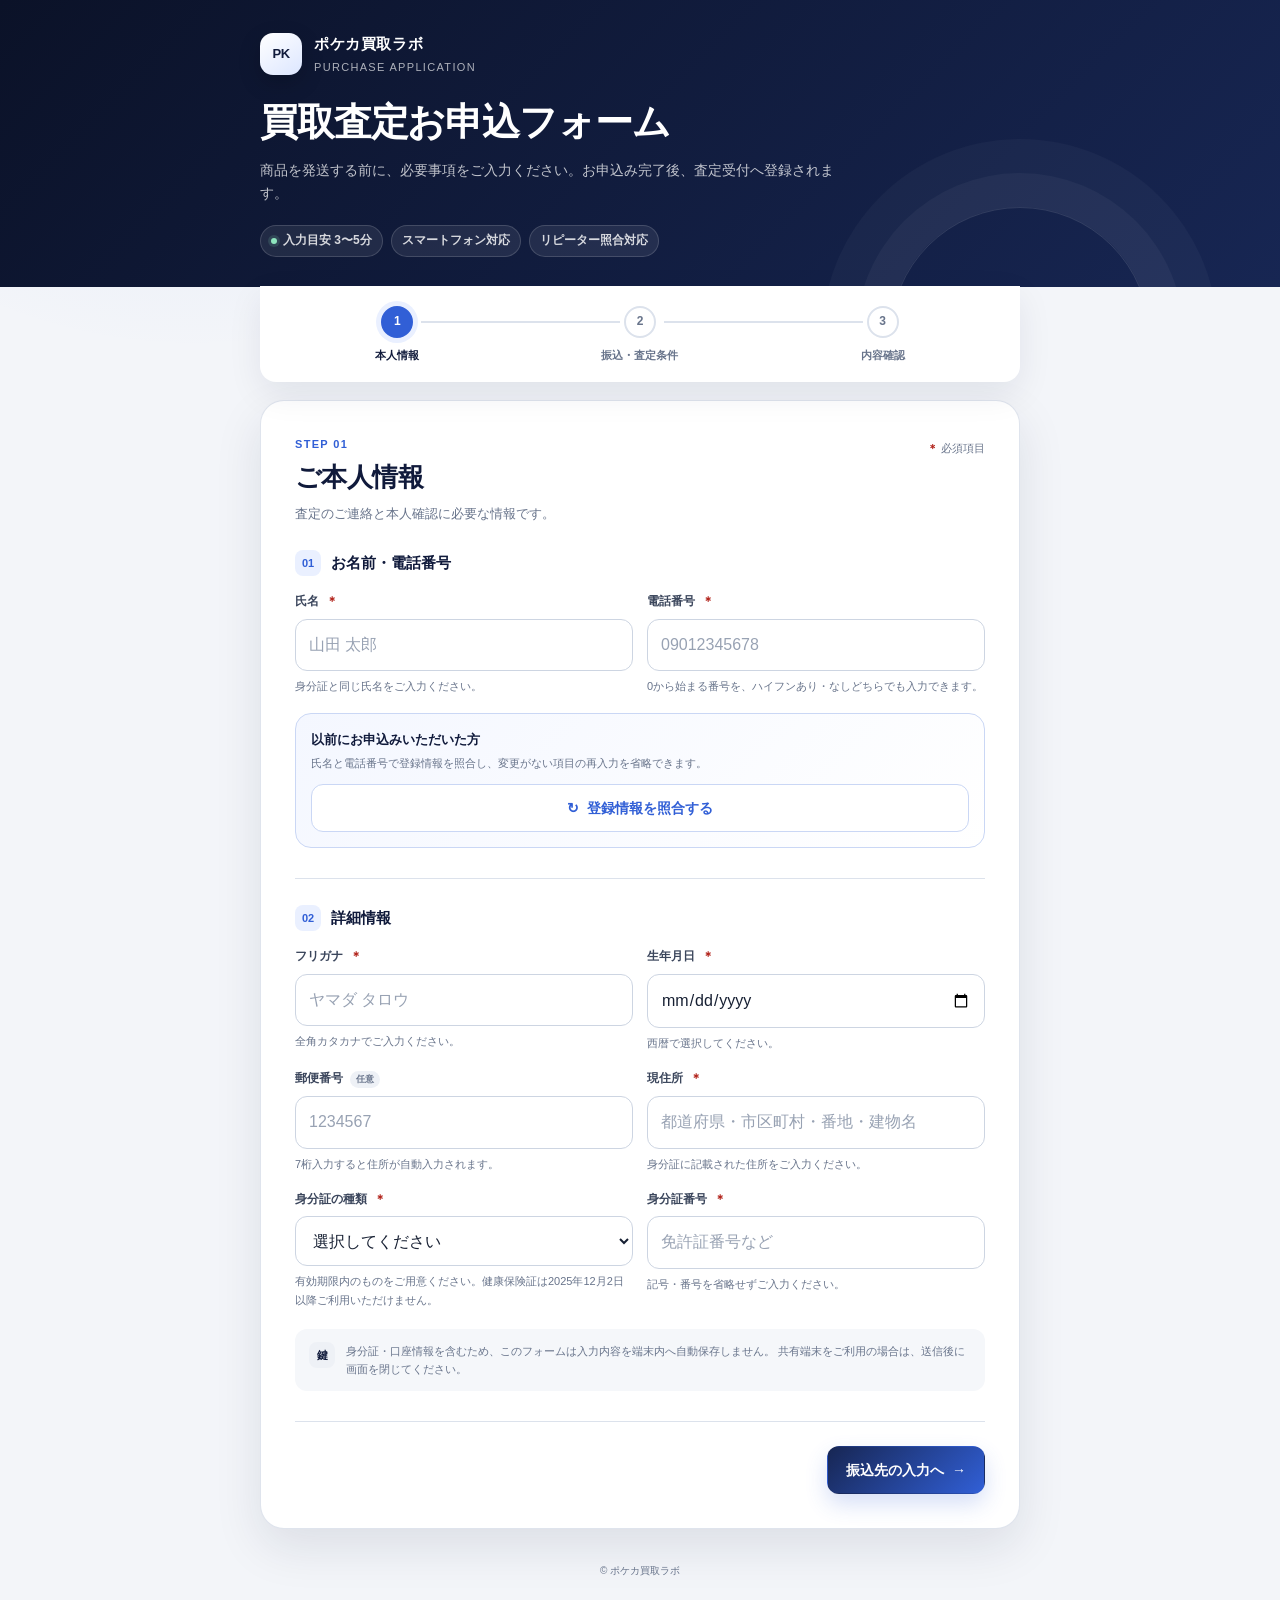
==== commit a2f493d1: "Update entry.html" ====
--- a/entry.html
+++ b/entry.html
@@ -4,13 +4,13 @@
   <meta charset="utf-8">
   <meta name="viewport" content="width=device-width, initial-scale=1, viewport-fit=cover">
   <meta name="theme-color" content="#101a3b">
+  <meta name="color-scheme" content="light dark">
   <meta name="description" content="ポケカ買取ラボの買取査定お申込フォームです。">
   <meta name="referrer" content="no-referrer">
   <title>買取査定お申込フォーム｜ポケカ買取ラボ</title>
   <script defer src="https://yubinbango.github.io/yubinbango/yubinbango.js" charset="UTF-8"></script>
   <style>
     :root {
-      color-scheme: light;
       --navy-950: #0b1228;
       --navy-900: #101a3b;
       --navy-800: #172653;
@@ -35,7 +35,61 @@
       --radius-xl: 24px;
       --radius-lg: 16px;
       --radius-md: 12px;
-    }
+      --heading: #101a3b;
+      --link: #315fd6;
+      --ink-400: #98a2b3;
+      --line-strong: #cdd5e2;
+      --line-blue: #cad7f5;
+      --surface-soft: #f5f7fa;
+      --surface-muted: #eef1f6;
+      --surface-tint: #f4f7ff;
+      --success-line: #9fcdbb;
+      --danger-line: #f0c3bf;
+    }
+
+    /* ダークモード（端末の設定に合わせて自動で切り替え） */
+    @media (prefers-color-scheme: dark) {
+      :root {
+        color-scheme: dark;
+        --ink-900: #e7eaf3;
+        --ink-700: #c3cad8;
+        --ink-500: #9aa4b8;
+        --ink-400: #6f7a90;
+        --heading: #e3e8ff;
+        --link: #93adff;
+        --blue-100: rgba(73, 118, 232, 0.18);
+        --line: #2a3248;
+        --line-strong: #3a4460;
+        --line-blue: #34467a;
+        --surface: #161b2c;
+        --surface-soft: #1b2134;
+        --surface-muted: #20273b;
+        --surface-tint: #1a2240;
+        --canvas: #0c101b;
+        --success: #3cc58c;
+        --success-bg: rgba(60, 197, 140, 0.12);
+        --success-line: rgba(60, 197, 140, 0.4);
+        --warning: #f2c55c;
+        --warning-bg: rgba(242, 197, 92, 0.12);
+        --danger: #ff7a72;
+        --danger-bg: rgba(255, 122, 114, 0.12);
+        --danger-line: rgba(255, 122, 114, 0.45);
+        --focus: #6d8fe8;
+        --shadow: 0 18px 48px rgba(0, 0, 0, 0.45);
+      }
+      html { background: var(--canvas); }
+      body {
+        background: radial-gradient(circle at 15% -10%, rgba(73, 118, 232, 0.12), transparent 32rem), var(--canvas);
+      }
+      input[type="date"] { color-scheme: dark; }
+    }
+
+    /* 見出しへのフォーカス移動（読み上げ用）で枠線を出さない */
+    .panel-title:focus { outline: none; }
+
+    .guardian-card { margin-top: 2px; border-color: var(--warning); background: var(--warning-bg); }
+    .turnstile-box { display: flex; justify-content: center; margin: 4px 0 16px; min-height: 65px; }
+    .turnstile-box[hidden] { display: none; }
 
     *,
     *::before,
@@ -272,7 +326,7 @@
 
     .step.is-current,
     .step.is-complete {
-      color: var(--navy-800);
+      color: var(--heading);
     }
 
     .step.is-current .step-number {
@@ -318,16 +372,16 @@
       margin-top: 1px;
       border-radius: 50%;
       background: var(--blue-100);
-      color: var(--blue-600);
+      color: var(--link);
       font-family: Georgia, serif;
       font-size: 13px;
       font-weight: 800;
     }
 
     .status.is-success {
-      border-color: #b8e0ce;
+      border-color: var(--success-line);
       background: var(--success-bg);
-      color: #0f6845;
+      color: var(--success);
     }
 
     .status.is-success::before {
@@ -338,7 +392,7 @@
     }
 
     .status.is-error {
-      border-color: #f0c3bf;
+      border-color: var(--danger-line);
       background: var(--danger-bg);
       color: var(--danger);
     }
@@ -372,7 +426,7 @@
 
     .eyebrow {
       margin: 0 0 6px;
-      color: var(--blue-600);
+      color: var(--link);
       font-size: 11px;
       font-weight: 900;
       letter-spacing: 0.12em;
@@ -381,7 +435,7 @@
 
     .panel-title {
       margin: 0;
-      color: var(--navy-900);
+      color: var(--heading);
       font-size: clamp(21px, 4.5vw, 26px);
       line-height: 1.35;
       letter-spacing: -0.02em;
@@ -417,7 +471,7 @@
       align-items: center;
       gap: 10px;
       margin: 0 0 16px;
-      color: var(--navy-900);
+      color: var(--heading);
       font-size: 15px;
       font-weight: 900;
     }
@@ -429,7 +483,7 @@
       height: 26px;
       border-radius: 8px;
       background: var(--blue-100);
-      color: var(--blue-600);
+      color: var(--link);
       font-size: 11px;
     }
 
@@ -464,7 +518,7 @@
     .optional-badge {
       padding: 1px 6px;
       border-radius: 999px;
-      background: #eef1f6;
+      background: var(--surface-muted);
       color: var(--ink-500);
       font-size: 9px;
       font-weight: 800;
@@ -474,10 +528,10 @@
       width: 100%;
       min-height: 50px;
       padding: 12px 13px;
-      border: 1px solid #cdd5e2;
+      border: 1px solid var(--line-strong);
       border-radius: var(--radius-md);
       outline: none;
-      background: #fff;
+      background: var(--surface);
       color: var(--ink-900);
       font-size: 16px;
       transition:
@@ -491,12 +545,12 @@
     }
 
     .control::placeholder {
-      color: #98a2b3;
+      color: var(--ink-400);
       opacity: 1;
     }
 
     .control:hover {
-      border-color: #9da9bc;
+      border-color: var(--ink-400);
     }
 
     .control:focus {
@@ -504,14 +558,16 @@
       box-shadow: 0 0 0 4px rgba(73, 118, 232, 0.14);
     }
 
-    .control:invalid:not(:placeholder-shown):not(:focus) {
-      border-color: #d66d67;
+    .control:user-invalid:not(:focus),
+    .control.was-validated:invalid:not(:focus),
+    .control:invalid:not(:placeholder-shown):not(:focus):not(select):not([type="date"]) {
+      border-color: var(--danger);
     }
 
     .control.is-reused {
       border-style: dashed;
-      border-color: #9fcdbb;
-      background: #f3fbf7;
+      border-color: var(--success-line);
+      background: var(--success-bg);
     }
 
     .control.is-reused::placeholder {
@@ -535,9 +591,9 @@
     .lookup-card {
       margin-top: 18px;
       padding: 15px;
-      border: 1px solid #cad7f5;
+      border: 1px solid var(--line-blue);
       border-radius: var(--radius-lg);
-      background: linear-gradient(135deg, #f4f7ff, #fff);
+      background: linear-gradient(135deg, var(--surface-tint), var(--surface));
     }
 
     .lookup-copy {
@@ -546,7 +602,7 @@
 
     .lookup-title {
       margin: 0;
-      color: var(--navy-800);
+      color: var(--heading);
       font-size: 13px;
       font-weight: 900;
     }
@@ -603,16 +659,16 @@
     }
 
     .btn-secondary {
-      border-color: #cdd5e2;
-      background: #fff;
-      color: var(--navy-800);
+      border-color: var(--line-strong);
+      background: var(--surface);
+      color: var(--heading);
     }
 
     .btn-lookup {
       width: 100%;
-      border-color: #b8c9f1;
-      background: #fff;
-      color: var(--blue-600);
+      border-color: var(--line-blue);
+      background: var(--surface);
+      color: var(--link);
     }
 
     .button-row {
@@ -638,7 +694,7 @@
       margin-top: 20px;
       padding: 13px 14px;
       border-radius: var(--radius-md);
-      background: #f5f7fa;
+      background: var(--surface-soft);
       color: var(--ink-500);
       font-size: 11px;
     }
@@ -650,8 +706,8 @@
       width: 26px;
       height: 26px;
       border-radius: 8px;
-      background: #e5eaf2;
-      color: var(--navy-800);
+      background: var(--surface-muted);
+      color: var(--heading);
       font-weight: 900;
     }
 
@@ -661,7 +717,7 @@
       grid-template-columns: auto 1fr;
       gap: 13px;
       padding: 17px;
-      border: 1px solid #d8dee9;
+      border: 1px solid var(--line-strong);
       border-radius: var(--radius-lg);
       cursor: pointer;
       transition:
@@ -672,7 +728,7 @@
 
     .choice-card:has(input:checked) {
       border-color: var(--blue-500);
-      background: #f4f7ff;
+      background: var(--surface-tint);
       box-shadow: 0 0 0 3px rgba(73, 118, 232, 0.1);
     }
 
@@ -685,7 +741,7 @@
 
     .choice-title {
       display: block;
-      color: var(--navy-900);
+      color: var(--heading);
       font-size: 14px;
       font-weight: 900;
     }
@@ -722,7 +778,7 @@
       grid-template-columns: minmax(110px, 34%) 1fr;
       gap: 14px;
       padding: 12px 14px;
-      background: #fff;
+      background: var(--surface);
     }
 
     .summary-row + .summary-row {
@@ -761,7 +817,7 @@
 
     .terms-heading h3 {
       margin: 0;
-      color: var(--navy-900);
+      color: var(--heading);
       font-size: 14px;
     }
 
@@ -773,10 +829,10 @@
     .terms-box {
       max-height: 290px;
       padding: 17px;
-      border: 1px solid #cdd5e2;
+      border: 1px solid var(--line-strong);
       border-radius: var(--radius-md);
       overflow-y: auto;
-      background: #f9fafc;
+      background: var(--surface-soft);
       color: var(--ink-700);
       font-size: 11px;
       line-height: 1.8;
@@ -785,7 +841,7 @@
 
     .terms-box h4 {
       margin: 17px 0 5px;
-      color: var(--navy-900);
+      color: var(--heading);
       font-size: 12px;
     }
 
@@ -805,15 +861,15 @@
       align-items: start;
       margin-top: 16px;
       padding: 16px;
-      border: 1px solid #d5dce8;
+      border: 1px solid var(--line-strong);
       border-radius: var(--radius-md);
-      background: #fff;
+      background: var(--surface);
       cursor: pointer;
     }
 
     .agreement:has(input:checked) {
-      border-color: #9fcdbb;
-      background: #f3fbf7;
+      border-color: var(--success-line);
+      background: var(--success-bg);
     }
 
     .agreement input {
@@ -859,7 +915,7 @@
 
     .success-panel {
       padding: clamp(30px, 8vw, 54px) clamp(22px, 6vw, 44px);
-      border: 1px solid #c1e3d3;
+      border: 1px solid var(--success-line);
       border-radius: var(--radius-xl);
       background: var(--surface);
       text-align: center;
@@ -882,7 +938,7 @@
 
     .success-panel h2 {
       margin: 0;
-      color: var(--navy-900);
+      color: var(--heading);
       font-size: 25px;
     }
 
@@ -899,7 +955,7 @@
       margin-top: 18px;
       padding: 10px 18px;
       border-radius: var(--radius-md);
-      background: #f1f4f8;
+      background: var(--surface-muted);
     }
 
     .receipt-id small {
@@ -909,7 +965,7 @@
     }
 
     .receipt-id strong {
-      color: var(--navy-900);
+      color: var(--heading);
       font-size: 14px;
       letter-spacing: 0.05em;
     }
@@ -943,7 +999,7 @@
       height: 28px;
       border-radius: 9px;
       background: var(--blue-100);
-      color: var(--blue-600);
+      color: var(--link);
       font-size: 11px;
       font-weight: 900;
     }
@@ -1120,7 +1176,7 @@
                   maxlength="14"
                   required
                 >
-                <p id="telHint" class="field-hint">ハイフンあり・なし、どちらでも入力できます。</p>
+                <p id="telHint" class="field-hint">0から始まる番号を、ハイフンあり・なしどちらでも入力できます。</p>
               </div>
             </div>
 
@@ -1166,6 +1222,17 @@
                   required
                 >
                 <p id="birthdayHint" class="field-hint">西暦で選択してください。</p>
+              </div>
+              <div id="guardianField" class="field is-wide" hidden>
+                <label class="choice-card guardian-card" for="guardianConsent">
+                  <input id="guardianConsent" type="checkbox">
+                  <span>
+                    <span class="choice-title">保護者の同意を得ています</span>
+                    <span id="guardianHint" class="choice-description">
+                      18歳未満の方のお申込みには保護者の同意が必要です。必要に応じて保護者の方へ確認のご連絡をする場合があります。
+                    </span>
+                  </span>
+                </label>
               </div>
               <div class="field">
                 <label class="field-label" for="zip">
@@ -1201,12 +1268,13 @@
                 <select id="idType" class="control repeat-reusable" required>
                   <option value="">選択してください</option>
                   <option value="運転免許証">運転免許証</option>
-                  <option value="健康保険証">健康保険証</option>
                   <option value="マイナンバーカード">マイナンバーカード</option>
                   <option value="パスポート">パスポート</option>
+                  <option value="運転経歴証明書">運転経歴証明書</option>
+                  <option value="在留カード・特別永住者証明書">在留カード・特別永住者証明書</option>
                   <option value="学生証">学生証</option>
                 </select>
-                <p class="field-hint">有効期限内のものをご用意ください。</p>
+                <p id="idTypeHint" class="field-hint">有効期限内のものをご用意ください。健康保険証は2025年12月2日以降ご利用いただけません。</p>
               </div>
               <div class="field">
                 <label class="field-label" for="idNum">身分証番号 <span class="required-badge">＊</span></label>
@@ -1418,6 +1486,8 @@
             </label>
           </section>
 
+          <div id="turnstileBox" class="turnstile-box" hidden></div>
+
           <button id="submitBtn" class="btn btn-primary submit-button" type="submit">
             規約に同意して査定を申し込む
           </button>
@@ -1458,7 +1528,16 @@
     "use strict";
 
     const GAS_URL = "https://script.google.com/macros/s/AKfycby5xWYc8T8kjh1-f7flDw5djwL3kGpBM1n-jiObp-BgifTNwFYXYv_-wZWRmzAGZHwMzQ/exec";
-    const FORM_VERSION = "2.0.0";
+    const FORM_VERSION = "2.1.0";
+    // Cloudflare Turnstile のサイトキー（任意）。設定する場合はGAS側に TURNSTILE_SECRET も設定してください。
+    const TURNSTILE_SITE_KEY = "";
+    const GUARDIAN_REQUIRED_UNDER_AGE = 18;
+    // サーバーから返る項目名 → 入力欄があるステップ
+    const FIELD_STEPS = {
+      name: 1, tel: 1, kana: 1, birthday: 1, zip: 1, addressText: 1, idType: 1, idNum: 1, guardianConsent: 1,
+      bankName: 2, bankBranch: 2, bankType: 2, bankNum: 2, bankHolder: 2,
+      agree: 3, turnstile: 3
+    };
     const TERMS_VERSION = "2026-07-29";
     const REQUEST_TIMEOUT_MS = 20000;
     const REUSABLE_FIELD_IDS = [
@@ -1482,7 +1561,9 @@
       lookupKey: "",
       requestId: createRequestId(),
       isSubmitting: false,
-      submitted: false
+      submitted: false,
+      turnstileWidgetId: null,
+      turnstileToken: ""
     };
 
     const byId = (id) => document.getElementById(id);
@@ -1538,7 +1619,11 @@
 
       byId("kana").addEventListener("input", () => validateKana("kana", "kanaHint"));
       byId("bankHolder").addEventListener("input", () => validateKana("bankHolder", "bankHolderHint"));
-      byId("birthday").addEventListener("change", validateBirthday);
+      byId("birthday").addEventListener("change", () => {
+        validateBirthday();
+        updateGuardianVisibility();
+      });
+      byId("guardianConsent").addEventListener("change", () => byId("guardianConsent").setCustomValidity(""));
 
       document.querySelectorAll("input, select").forEach((field) => {
         field.addEventListener("input", () => {
@@ -1571,7 +1656,10 @@
         else indicator.removeAttribute("aria-current");
       });
 
-      if (step === 3) buildConfirmationSummary();
+      if (step === 3) {
+        buildConfirmationSummary();
+        renderTurnstile();
+      }
 
       if (shouldScroll) {
         document.querySelector(`[data-step-panel="${step}"]`)?.scrollIntoView({
@@ -1593,7 +1681,8 @@
           validatePhone,
           validateBirthday,
           validateZip,
-          () => validateKana("kana", "kanaHint")
+          () => validateKana("kana", "kanaHint"),
+          validateGuardian
         ];
         validators.forEach((validate) => validate());
       }
@@ -1604,6 +1693,7 @@
       }
 
       const panel = document.querySelector(`[data-step-panel="${step}"]`);
+      panel.querySelectorAll(".control").forEach((field) => field.classList.add("was-validated"));
       const invalid = [...panel.querySelectorAll("input, select")]
         .find((field) => !field.checkValidity());
 
@@ -1622,12 +1712,43 @@
       const field = byId("tel");
       const digits = normalizeDigits(field.value);
       field.setCustomValidity("");
-      if (field.value && !/^\d{10,11}$/.test(digits)) {
-        field.setCustomValidity("電話番号は10桁または11桁で入力してください。");
-        setHint("telHint", "電話番号は10桁または11桁で入力してください。", true);
+      if (field.value && !/^0\d{9,10}$/.test(digits)) {
+        field.setCustomValidity("電話番号は0から始まる10桁または11桁で入力してください。");
+        setHint("telHint", "電話番号は0から始まる10桁または11桁で入力してください。", true);
         return false;
       }
-      setHint("telHint", "ハイフンあり・なし、どちらでも入力できます。");
+      setHint("telHint", "0から始まる番号を、ハイフンあり・なしどちらでも入力できます。");
+      return true;
+    }
+
+    function calculateAge(value) {
+      const match = String(value || "").match(/^(\d{4})-(\d{2})-(\d{2})$/);
+      if (!match) return null;
+      const today = new Date();
+      let age = today.getFullYear() - Number(match[1]);
+      const month = today.getMonth() + 1;
+      if (month < Number(match[2]) || (month === Number(match[2]) && today.getDate() < Number(match[3]))) age -= 1;
+      return age;
+    }
+
+    function updateGuardianVisibility(forceShow = false) {
+      const age = calculateAge(byId("birthday").value);
+      const show = forceShow || (age !== null && age < GUARDIAN_REQUIRED_UNDER_AGE);
+      byId("guardianField").hidden = !show;
+      byId("guardianConsent").required = show;
+      if (!show) {
+        byId("guardianConsent").checked = false;
+        byId("guardianConsent").setCustomValidity("");
+      }
+    }
+
+    function validateGuardian() {
+      const field = byId("guardianConsent");
+      field.setCustomValidity("");
+      if (!byId("guardianField").hidden && !field.checked) {
+        field.setCustomValidity("18歳未満の方は、保護者の同意が必要です。");
+        return false;
+      }
       return true;
     }
 
@@ -1868,6 +1989,7 @@
         ["口座種別", valueOrReused("bankType")],
         ["口座番号", valueOrReused("bankNum", maskPrivateValue)],
         ["口座名義", valueOrReused("bankHolder")],
+        ...(!byId("guardianField").hidden ? [["保護者の同意", byId("guardianConsent").checked ? "同意を得ています" : "未確認"]] : []),
         [
           "査定条件",
           byId("cancelIfSubMax").checked
@@ -1898,6 +2020,12 @@
           setStep(step);
           return;
         }
+      }
+
+      if (TURNSTILE_SITE_KEY && !state.turnstileToken) {
+        setStep(3, false);
+        showGlobalStatus("送信前の確認（ロボットでないことの確認）を完了してください。", "error");
+        return;
       }
 
       if (!byId("agree").checked) {
@@ -1936,7 +2064,9 @@
           bankNum: normalizeDigits(getResolvedValue("bankNum")),
           bankHolder: getResolvedValue("bankHolder"),
           cancelIfSubMax: byId("cancelIfSubMax").checked ? "希望する" : "希望しない"
-        }
+        },
+        guardianConsent: !byId("guardianField").hidden && byId("guardianConsent").checked,
+        turnstileToken: state.turnstileToken
       };
 
       const button = byId("submitBtn");
@@ -1958,7 +2088,10 @@
         });
 
         if (result?.result !== "SUCCESS" && result?.success !== true) {
-          throw new Error(result?.message || "申込結果を確認できませんでした。");
+          const apiError = new Error(result?.message || "申込結果を確認できませんでした。");
+          apiError.code = result?.code || "";
+          apiError.field = result?.field || "";
+          throw apiError;
         }
 
         state.submitted = true;
@@ -1979,13 +2112,19 @@
         byId("successTitle").focus?.();
       } catch (error) {
         console.error("申込送信に失敗しました。", error);
+        resetTurnstile();
         const timeout = error.name === "TimeoutError";
-        showGlobalStatus(
-          timeout
-            ? "送信がタイムアウトしました。受付済みの可能性があります。数分待ってから、同じ内容でもう一度お試しください。"
-            : `送信できませんでした。${error.message || "通信状況を確認してもう一度お試しください。"}`,
-          "error"
-        );
+        if (timeout) {
+          showGlobalStatus(
+            "送信がタイムアウトしました。もう一度「申し込む」を押してください。同じ内容は二重に受け付けられません。",
+            "error"
+          );
+        } else if (!handleServerFieldError(error)) {
+          showGlobalStatus(
+            `送信できませんでした。${error.message || "通信状況を確認してもう一度お試しください。"}`,
+            "error"
+          );
+        }
       } finally {
         state.isSubmitting = false;
         if (!state.submitted) {
@@ -1993,6 +2132,92 @@
           button.innerHTML = original;
         }
       }
+    }
+
+    /**
+     * サーバーのエラーに項目名が付いていれば、そのステップへ戻って該当欄を示します。
+     */
+    function handleServerFieldError(error) {
+      const code = error.code || "";
+      if (/^REPEAT_|^INVALID_REPEAT/.test(code)) {
+        clearRepeatCustomerState(false);
+        setStep(1);
+        showLookupStatus(`${error.message} 「登録情報を照合する」をもう一度押してください。`, "error");
+        showGlobalStatus(error.message, "error");
+        byId("checkBtn").focus();
+        return true;
+      }
+
+      if (code === "ID_TYPE_RETIRED" || code === "ID_NUMBER_REQUIRED") {
+        // 登録済みの身分証が使えないため、種類と番号を入力してもらう
+        ["idType", "idNum"].forEach((id) => {
+          const field = byId(id);
+          field.required = true;
+          field.classList.remove("is-reused");
+          if (field.tagName === "SELECT") {
+            const emptyOption = [...field.options].find((option) => option.value === "");
+            if (emptyOption) emptyOption.textContent = emptyOption.dataset.originalText || "選択してください";
+            field.value = "";
+          } else {
+            field.placeholder = field.dataset.originalPlaceholder || "";
+          }
+        });
+      }
+      if (code === "GUARDIAN_CONSENT_REQUIRED") updateGuardianVisibility(true);
+
+      const fieldId = error.field;
+      const step = FIELD_STEPS[fieldId];
+      if (!step) return false;
+
+      setStep(step);
+      showGlobalStatus(error.message, "error");
+      const target = fieldId === "turnstile" ? byId("turnstileBox") : byId(fieldId);
+      if (target && fieldId !== "turnstile") {
+        target.setCustomValidity?.(error.message);
+        const hint = byId(`${fieldId}Hint`);
+        if (hint) setHint(`${fieldId}Hint`, error.message, true);
+        window.setTimeout(() => {
+          target.focus({ preventScroll: true });
+          target.scrollIntoView({ behavior: "smooth", block: "center" });
+          target.reportValidity?.();
+        }, 250);
+      }
+      return true;
+    }
+
+    // ===== Cloudflare Turnstile（サイトキーを設定した場合のみ） =====
+    function renderTurnstile() {
+      if (!TURNSTILE_SITE_KEY) return;
+      const box = byId("turnstileBox");
+      box.hidden = false;
+      const draw = () => {
+        if (state.turnstileWidgetId !== null || !window.turnstile) return;
+        state.turnstileWidgetId = window.turnstile.render(box, {
+          sitekey: TURNSTILE_SITE_KEY,
+          language: "ja",
+          theme: "auto",
+          callback: (token) => { state.turnstileToken = token; },
+          "expired-callback": () => { state.turnstileToken = ""; },
+          "error-callback": () => { state.turnstileToken = ""; }
+        });
+      };
+      if (window.turnstile) {
+        draw();
+        return;
+      }
+      if (!document.getElementById("turnstileScript")) {
+        const script = document.createElement("script");
+        script.id = "turnstileScript";
+        script.src = "https://challenges.cloudflare.com/turnstile/v0/api.js?render=explicit";
+        script.async = true;
+        script.onload = draw;
+        document.head.appendChild(script);
+      }
+    }
+
+    function resetTurnstile() {
+      state.turnstileToken = "";
+      if (window.turnstile && state.turnstileWidgetId !== null) window.turnstile.reset(state.turnstileWidgetId);
     }
 
     async function fetchJson(url, options = {}) {
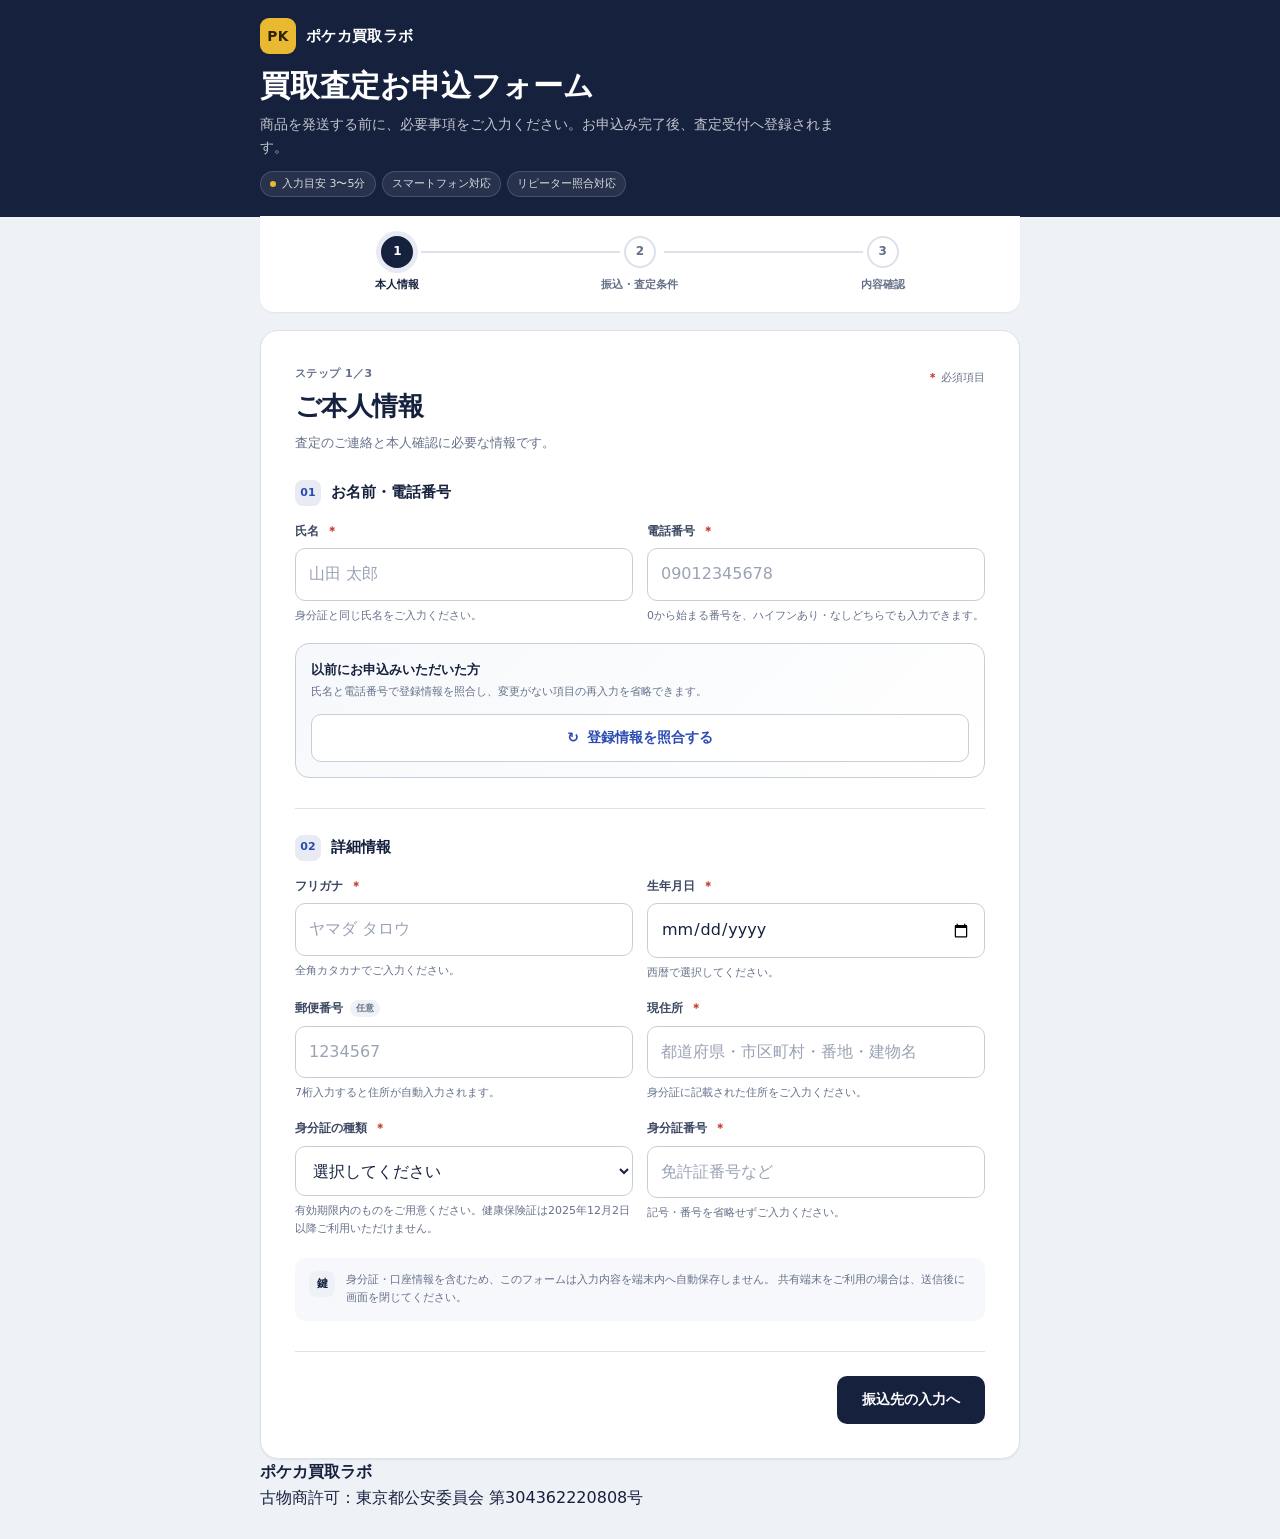
==== commit d4dd52e7: "Update entry.html" ====
--- a/entry.html
+++ b/entry.html
@@ -3,85 +3,53 @@
 <head>
   <meta charset="utf-8">
   <meta name="viewport" content="width=device-width, initial-scale=1, viewport-fit=cover">
-  <meta name="theme-color" content="#101a3b">
+  <meta name="theme-color" content="#16213e">
   <meta name="color-scheme" content="light dark">
   <meta name="description" content="ポケカ買取ラボの買取査定お申込フォームです。">
   <meta name="referrer" content="no-referrer">
   <title>買取査定お申込フォーム｜ポケカ買取ラボ</title>
   <script defer src="https://yubinbango.github.io/yubinbango/yubinbango.js" charset="UTF-8"></script>
+  <link rel="preconnect" href="https://fonts.googleapis.com">
+  <link rel="preconnect" href="https://fonts.gstatic.com" crossorigin>
+  <link rel="stylesheet" href="https://fonts.googleapis.com/css2?family=BIZ+UDPGothic:wght@400;700&display=swap">
+  <link rel="stylesheet" href="pklab-theme.css">
   <style>
+    /* 色は pklab-theme.css の共通トークンから取る（ライト／ダークは共通ファイル側で切り替え） */
     :root {
-      --navy-950: #0b1228;
-      --navy-900: #101a3b;
-      --navy-800: #172653;
-      --navy-700: #20366f;
-      --blue-600: #315fd6;
-      --blue-500: #4976e8;
-      --blue-100: #eaf0ff;
-      --ink-900: #172033;
-      --ink-700: #3b465c;
-      --ink-500: #68748b;
-      --line: #dce2ec;
-      --surface: #ffffff;
-      --canvas: #f3f5f9;
-      --success: #137a52;
-      --success-bg: #e8f7f0;
-      --warning: #8a5a00;
-      --warning-bg: #fff6dc;
-      --danger: #b3261e;
-      --danger-bg: #fff0ef;
-      --focus: #8bb0ff;
-      --shadow: 0 18px 48px rgba(16, 26, 59, 0.1);
-      --radius-xl: 24px;
-      --radius-lg: 16px;
-      --radius-md: 12px;
-      --heading: #101a3b;
-      --link: #315fd6;
-      --ink-400: #98a2b3;
-      --line-strong: #cdd5e2;
-      --line-blue: #cad7f5;
-      --surface-soft: #f5f7fa;
-      --surface-muted: #eef1f6;
-      --surface-tint: #f4f7ff;
-      --success-line: #9fcdbb;
-      --danger-line: #f0c3bf;
-    }
-
-    /* ダークモード（端末の設定に合わせて自動で切り替え） */
-    @media (prefers-color-scheme: dark) {
-      :root {
-        color-scheme: dark;
-        --ink-900: #e7eaf3;
-        --ink-700: #c3cad8;
-        --ink-500: #9aa4b8;
-        --ink-400: #6f7a90;
-        --heading: #e3e8ff;
-        --link: #93adff;
-        --blue-100: rgba(73, 118, 232, 0.18);
-        --line: #2a3248;
-        --line-strong: #3a4460;
-        --line-blue: #34467a;
-        --surface: #161b2c;
-        --surface-soft: #1b2134;
-        --surface-muted: #20273b;
-        --surface-tint: #1a2240;
-        --canvas: #0c101b;
-        --success: #3cc58c;
-        --success-bg: rgba(60, 197, 140, 0.12);
-        --success-line: rgba(60, 197, 140, 0.4);
-        --warning: #f2c55c;
-        --warning-bg: rgba(242, 197, 92, 0.12);
-        --danger: #ff7a72;
-        --danger-bg: rgba(255, 122, 114, 0.12);
-        --danger-line: rgba(255, 122, 114, 0.45);
-        --focus: #6d8fe8;
-        --shadow: 0 18px 48px rgba(0, 0, 0, 0.45);
-      }
-      html { background: var(--canvas); }
-      body {
-        background: radial-gradient(circle at 15% -10%, rgba(73, 118, 232, 0.12), transparent 32rem), var(--canvas);
-      }
-      input[type="date"] { color-scheme: dark; }
+      --navy-950: var(--pk-bar, #16213e);
+      --navy-900: var(--pk-navy, #16213e);
+      --navy-800: var(--pk-navy-2, #24345f);
+      --navy-700: var(--pk-navy-2, #24345f);
+      --blue-600: var(--pk-fill, #16213e);
+      --blue-500: var(--pk-fill-hover, #24345f);
+      --blue-100: var(--pk-fill-soft, #e8ebf3);
+      --heading: var(--pk-ink, #16213e);
+      --link: var(--pk-link, #2c4bb3);
+      --ink-900: var(--pk-ink, #16213e);
+      --ink-700: var(--pk-ink-2, #3d4863);
+      --ink-500: var(--pk-muted, #66708a);
+      --ink-400: var(--pk-subtle, #9aa3b5);
+      --line: var(--pk-line, #dce1ea);
+      --line-strong: var(--pk-line-strong, #c6cedb);
+      --line-blue: var(--pk-line-strong, #c6cedb);
+      --surface: var(--pk-surface, #fff);
+      --surface-soft: var(--pk-surface-2, #f6f8fb);
+      --surface-muted: var(--pk-surface-3, #eef1f6);
+      --surface-tint: var(--pk-surface-2, #f6f8fb);
+      --canvas: var(--pk-canvas, #eef1f6);
+      --success: var(--pk-green, #1f8a5b);
+      --success-bg: var(--pk-green-soft, #e6f4ec);
+      --success-line: var(--pk-green-line, #a9d8bf);
+      --warning: var(--pk-gold-text, #6e5100);
+      --warning-bg: var(--pk-gold-soft, #fbf3d9);
+      --danger: var(--pk-red, #c8402f);
+      --danger-bg: var(--pk-red-soft, #fcedea);
+      --danger-line: var(--pk-red-line, #edb8ae);
+      --focus: var(--pk-gold, #e8b931);
+      --shadow: var(--pk-shadow-2, 0 8px 24px rgba(22, 33, 62, .10));
+      --radius-xl: 18px;
+      --radius-lg: 14px;
+      --radius-md: 10px;
     }
 
     /* 見出しへのフォーカス移動（読み上げ用）で枠線を出さない */
@@ -105,13 +73,9 @@
     body {
       margin: 0;
       min-width: 320px;
-      background:
-        radial-gradient(circle at 15% -10%, rgba(73, 118, 232, 0.14), transparent 32rem),
-        var(--canvas);
+      background: var(--canvas);
       color: var(--ink-900);
-      font-family:
-        -apple-system, BlinkMacSystemFont, "Segoe UI", "Noto Sans JP",
-        "Hiragino Kaku Gothic ProN", "Yu Gothic", Meiryo, sans-serif;
+      font-family: var(--pk-font, "Hiragino Kaku Gothic ProN", "Yu Gothic", Meiryo, system-ui, sans-serif);
       font-size: 16px;
       line-height: 1.65;
       -webkit-font-smoothing: antialiased;
@@ -151,7 +115,7 @@
     }
 
     .site-header {
-      background: linear-gradient(135deg, var(--navy-950), var(--navy-800));
+      background: var(--navy-950);
       color: #fff;
       overflow: hidden;
     }
@@ -159,30 +123,16 @@
     .header-inner {
       width: min(100% - 32px, 760px);
       margin: 0 auto;
-      padding: 32px 0 30px;
+      padding: 18px 0 20px;
       position: relative;
     }
 
-    .header-inner::after {
-      content: "";
-      position: absolute;
-      width: 260px;
-      height: 260px;
-      right: -130px;
-      bottom: -180px;
-      border: 1px solid rgba(255, 255, 255, 0.12);
-      border-radius: 50%;
-      box-shadow:
-        0 0 0 34px rgba(255, 255, 255, 0.04),
-        0 0 0 68px rgba(255, 255, 255, 0.03);
-      pointer-events: none;
-    }
 
     .brand {
       display: flex;
       align-items: center;
-      gap: 12px;
-      margin-bottom: 22px;
+      gap: 10px;
+      margin-bottom: 12px;
     }
 
     .brand-mark {
@@ -194,7 +144,7 @@
       background: linear-gradient(145deg, #fff, #dce6ff);
       color: var(--navy-900);
       font-size: 13px;
-      font-weight: 900;
+      font-weight: 700;
       letter-spacing: -0.04em;
       box-shadow: 0 8px 22px rgba(0, 0, 0, 0.18);
     }
@@ -206,7 +156,7 @@
 
     .brand-name {
       font-size: 15px;
-      font-weight: 800;
+      font-weight: 700;
       letter-spacing: 0.04em;
     }
 
@@ -219,14 +169,14 @@
     .header-title {
       max-width: 620px;
       margin: 0;
-      font-size: clamp(26px, 6vw, 38px);
-      line-height: 1.3;
-      letter-spacing: -0.03em;
+      font-size: clamp(22px, 5vw, 30px);
+      line-height: 1.35;
+      letter-spacing: 0;
     }
 
     .header-lead {
       max-width: 600px;
-      margin: 12px 0 0;
+      margin: 6px 0 0;
       color: rgba(255, 255, 255, 0.74);
       font-size: 14px;
     }
@@ -234,8 +184,8 @@
     .header-meta {
       display: flex;
       flex-wrap: wrap;
-      gap: 8px;
-      margin-top: 20px;
+      gap: 6px;
+      margin-top: 12px;
     }
 
     .meta-chip {
@@ -249,7 +199,7 @@
       background: rgba(255, 255, 255, 0.08);
       color: rgba(255, 255, 255, 0.82);
       font-size: 12px;
-      font-weight: 700;
+      font-weight: 400;
     }
 
     .meta-dot {
@@ -291,7 +241,7 @@
       gap: 8px;
       color: var(--ink-500);
       font-size: 11px;
-      font-weight: 800;
+      font-weight: 700;
       text-align: center;
     }
 
@@ -358,7 +308,7 @@
       background: var(--surface);
       color: var(--ink-700);
       font-size: 13px;
-      font-weight: 700;
+      font-weight: 400;
       box-shadow: 0 8px 22px rgba(16, 26, 59, 0.05);
     }
 
@@ -375,7 +325,7 @@
       color: var(--link);
       font-family: Georgia, serif;
       font-size: 13px;
-      font-weight: 800;
+      font-weight: 700;
     }
 
     .status.is-success {
@@ -410,7 +360,7 @@
 
     .panel {
       padding: clamp(20px, 5vw, 34px);
-      border: 1px solid rgba(220, 226, 236, 0.9);
+      border: 1px solid var(--line);
       border-radius: var(--radius-xl);
       background: var(--surface);
       box-shadow: var(--shadow);
@@ -428,7 +378,7 @@
       margin: 0 0 6px;
       color: var(--link);
       font-size: 11px;
-      font-weight: 900;
+      font-weight: 700;
       letter-spacing: 0.12em;
       text-transform: uppercase;
     }
@@ -457,7 +407,7 @@
     .required-note span,
     .required-badge {
       color: var(--danger);
-      font-weight: 800;
+      font-weight: 700;
     }
 
     .section + .section {
@@ -473,7 +423,7 @@
       margin: 0 0 16px;
       color: var(--heading);
       font-size: 15px;
-      font-weight: 900;
+      font-weight: 700;
     }
 
     .section-index {
@@ -512,7 +462,7 @@
       margin: 0 0 7px;
       color: var(--ink-700);
       font-size: 12px;
-      font-weight: 850;
+      font-weight: 700;
     }
 
     .optional-badge {
@@ -521,7 +471,7 @@
       background: var(--surface-muted);
       color: var(--ink-500);
       font-size: 9px;
-      font-weight: 800;
+      font-weight: 700;
     }
 
     .control {
@@ -573,7 +523,7 @@
     .control.is-reused::placeholder {
       color: var(--success);
       font-size: 12px;
-      font-weight: 750;
+      font-weight: 400;
     }
 
     .field-hint {
@@ -585,7 +535,7 @@
 
     .field-hint.is-error {
       color: var(--danger);
-      font-weight: 700;
+      font-weight: 400;
     }
 
     .lookup-card {
@@ -604,7 +554,7 @@
       margin: 0;
       color: var(--heading);
       font-size: 13px;
-      font-weight: 900;
+      font-weight: 700;
     }
 
     .lookup-text {
@@ -624,7 +574,7 @@
       border-radius: var(--radius-md);
       cursor: pointer;
       font-size: 14px;
-      font-weight: 850;
+      font-weight: 700;
       line-height: 1.2;
       text-decoration: none;
       transition:
@@ -649,7 +599,7 @@
     }
 
     .btn-primary {
-      background: linear-gradient(135deg, var(--navy-800), var(--blue-600));
+      background: var(--blue-600);
       color: #fff;
       box-shadow: 0 10px 22px rgba(49, 95, 214, 0.2);
     }
@@ -708,7 +658,7 @@
       border-radius: 8px;
       background: var(--surface-muted);
       color: var(--heading);
-      font-weight: 900;
+      font-weight: 700;
     }
 
     .choice-card {
@@ -743,7 +693,7 @@
       display: block;
       color: var(--heading);
       font-size: 14px;
-      font-weight: 900;
+      font-weight: 700;
     }
 
     .choice-description {
@@ -761,7 +711,7 @@
       background: var(--warning-bg);
       color: var(--warning);
       font-size: 11px;
-      font-weight: 700;
+      font-weight: 400;
     }
 
     .summary-list {
@@ -788,14 +738,14 @@
     .summary-row dt {
       color: var(--ink-500);
       font-size: 11px;
-      font-weight: 750;
+      font-weight: 400;
     }
 
     .summary-row dd {
       margin: 0;
       color: var(--ink-900);
       font-size: 13px;
-      font-weight: 750;
+      font-weight: 400;
       overflow-wrap: anywhere;
     }
 
@@ -882,7 +832,7 @@
     .agreement-copy {
       color: var(--ink-900);
       font-size: 13px;
-      font-weight: 850;
+      font-weight: 700;
     }
 
     .agreement-note {
@@ -890,7 +840,7 @@
       margin-top: 3px;
       color: var(--ink-500);
       font-size: 10px;
-      font-weight: 500;
+      font-weight: 400;
     }
 
     .submit-button {
@@ -932,7 +882,7 @@
       background: var(--success-bg);
       color: var(--success);
       font-size: 30px;
-      font-weight: 900;
+      font-weight: 700;
       box-shadow: 0 0 0 9px rgba(19, 122, 82, 0.07);
     }
 
@@ -961,7 +911,7 @@
     .receipt-id small {
       color: var(--ink-500);
       font-size: 9px;
-      font-weight: 800;
+      font-weight: 700;
     }
 
     .receipt-id strong {
@@ -1001,7 +951,7 @@
       background: var(--blue-100);
       color: var(--link);
       font-size: 11px;
-      font-weight: 900;
+      font-weight: 700;
     }
 
     .page-footer {
@@ -1080,6 +1030,18 @@
         transition-duration: 0.01ms !important;
       }
     }
+
+    /* ===== v2.3 デザイン調整 ===== */
+    .brand-mark.pk-mark { width: 36px; height: 36px; border-radius: 9px; background: var(--pk-gold, #e8b931); color: var(--pk-gold-ink, #2e2300); font-size: .86rem; letter-spacing: .02em; box-shadow: none; }
+    .brand-name { letter-spacing: .02em; }
+    .meta-chip { min-height: 26px; padding: 3px 9px; font-size: 11px; }
+    .meta-dot { background: var(--pk-gold, #e8b931); box-shadow: none; }
+    .btn-primary { box-shadow: none; }
+    .btn-primary:hover:not(:disabled) { background: var(--blue-500); }
+    .eyebrow { letter-spacing: .04em; color: var(--ink-500); }
+    .panel, .progress-card { box-shadow: var(--pk-shadow-1, 0 1px 2px rgba(22, 33, 62, .06)); }
+    :focus-visible { outline-color: var(--focus); }
+    .pk-legal { width: min(100% - 32px, 760px); }
   </style>
 </head>
 <body>
@@ -1088,10 +1050,9 @@
   <header class="site-header">
     <div class="header-inner">
       <div class="brand" aria-label="ポケカ買取ラボ">
-        <div class="brand-mark" aria-hidden="true">PK</div>
+        <div class="brand-mark pk-mark" aria-hidden="true">PK</div>
         <div class="brand-copy">
           <span class="brand-name">ポケカ買取ラボ</span>
-          <span class="brand-sub">PURCHASE APPLICATION</span>
         </div>
       </div>
       <h1 class="header-title">買取査定お申込フォーム</h1>
@@ -1138,7 +1099,7 @@
         <section class="panel step-panel" data-step-panel="1" aria-labelledby="step1Title">
           <div class="panel-head">
             <div>
-              <p class="eyebrow">STEP 01</p>
+              <p class="eyebrow">ステップ 1／3</p>
               <h2 id="step1Title" class="panel-title" tabindex="-1">ご本人情報</h2>
               <p class="panel-description">査定のご連絡と本人確認に必要な情報です。</p>
             </div>
@@ -1303,7 +1264,6 @@
           <div class="button-row">
             <button class="btn btn-primary" type="button" data-next-step="2">
               振込先の入力へ
-              <span aria-hidden="true">→</span>
             </button>
           </div>
         </section>
@@ -1311,7 +1271,7 @@
         <section class="panel step-panel" data-step-panel="2" aria-labelledby="step2Title" hidden>
           <div class="panel-head">
             <div>
-              <p class="eyebrow">STEP 02</p>
+              <p class="eyebrow">ステップ 2／3</p>
               <h2 id="step2Title" class="panel-title" tabindex="-1">振込先・査定条件</h2>
               <p class="panel-description">買取成立後の振込先と、査定条件をご指定ください。</p>
             </div>
@@ -1406,12 +1366,10 @@
 
           <div class="button-row">
             <button class="btn btn-secondary" type="button" data-prev-step="1">
-              <span aria-hidden="true">←</span>
               戻る
             </button>
             <button class="btn btn-primary" type="button" data-next-step="3">
               入力内容を確認
-              <span aria-hidden="true">→</span>
             </button>
           </div>
         </section>
@@ -1419,7 +1377,7 @@
         <section class="panel step-panel" data-step-panel="3" aria-labelledby="step3Title" hidden>
           <div class="panel-head">
             <div>
-              <p class="eyebrow">STEP 03</p>
+              <p class="eyebrow">ステップ 3／3</p>
               <h2 id="step3Title" class="panel-title" tabindex="-1">内容確認・利用規約</h2>
               <p class="panel-description">入力内容と規約をご確認のうえ、お申込みください。</p>
             </div>
@@ -1494,7 +1452,6 @@
 
           <div class="button-row">
             <button class="btn btn-secondary" type="button" data-prev-step="2">
-              <span aria-hidden="true">←</span>
               入力内容を修正
             </button>
           </div>
@@ -1519,8 +1476,10 @@
       </section>
     </div>
 
-    <footer class="page-footer">
-      <p>© ポケカ買取ラボ</p>
+    <!-- 古物営業法に基づく表示。氏名または名称は許可証の記載どおりにしてください -->
+    <footer class="pk-legal">
+      <div><strong>ポケカ買取ラボ</strong></div>
+      <div>古物商許可：東京都公安委員会 第304362220808号</div>
     </footer>
   </main>
 
